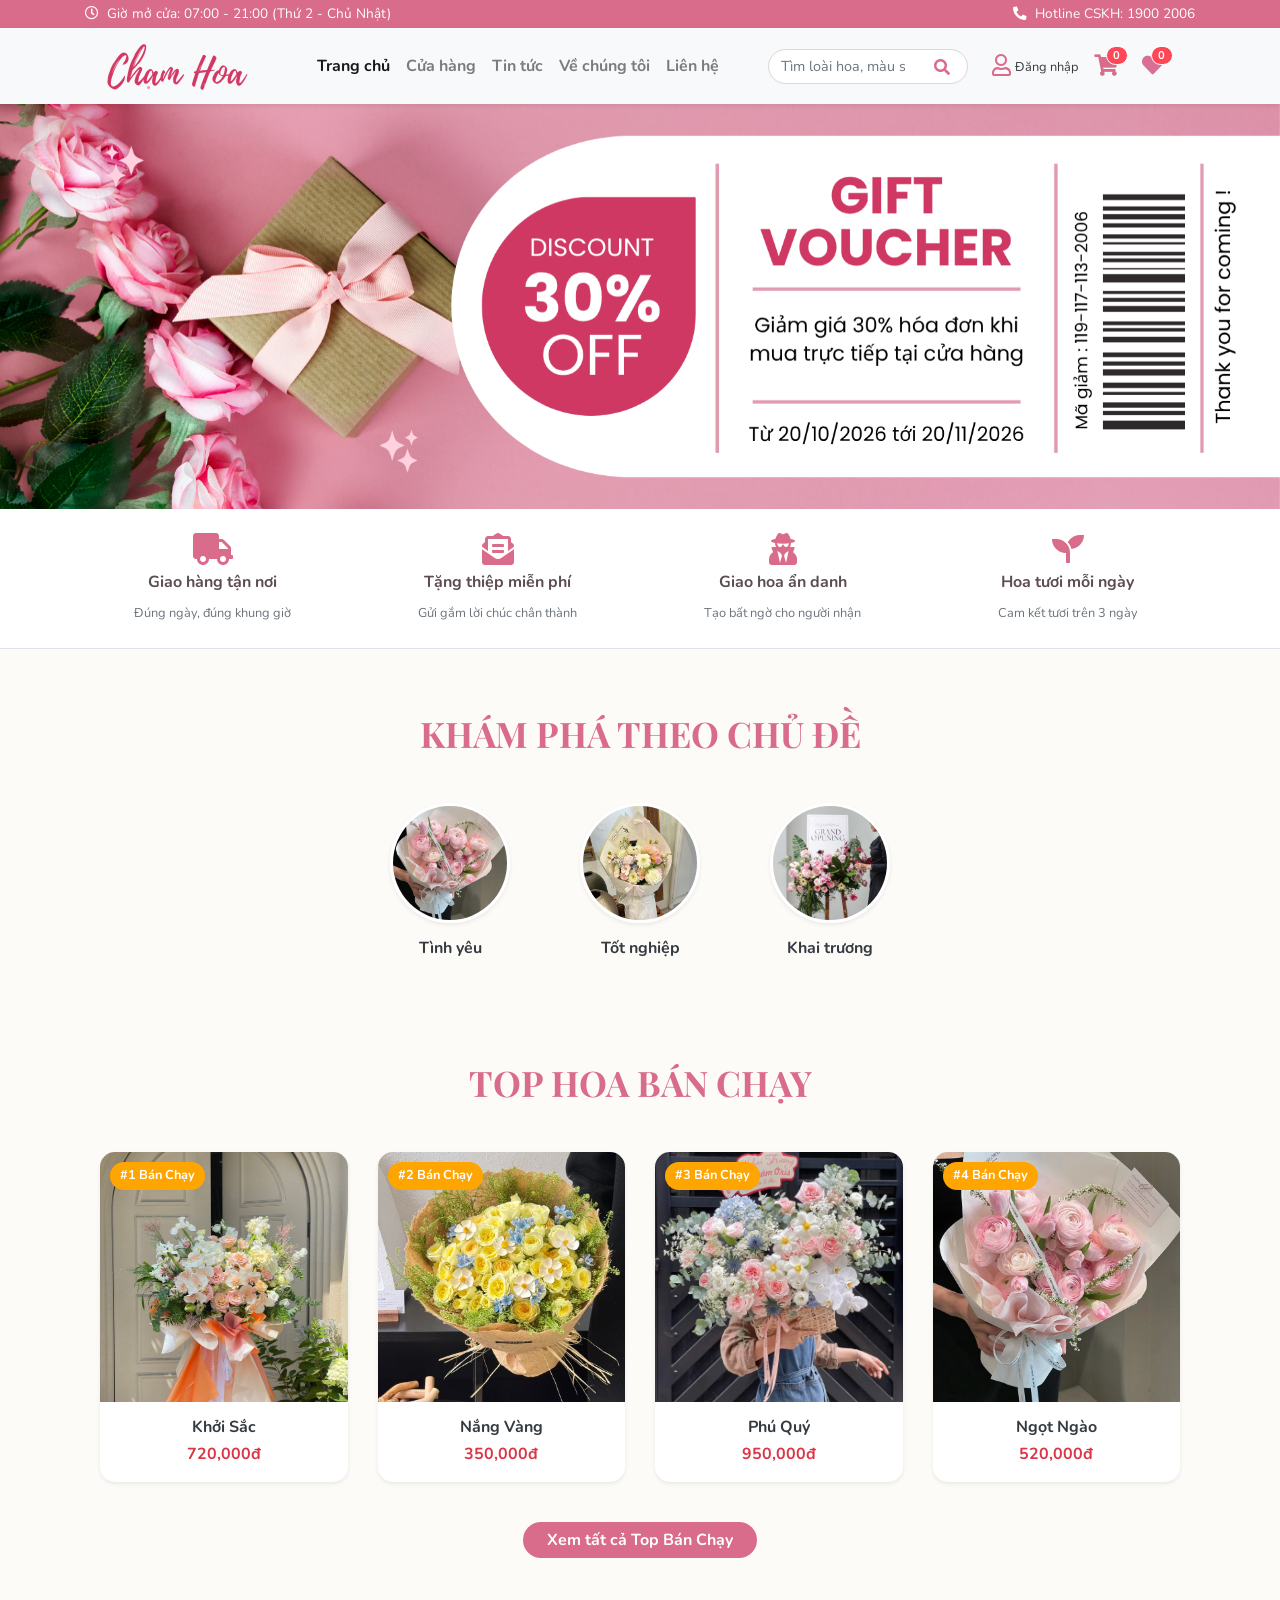
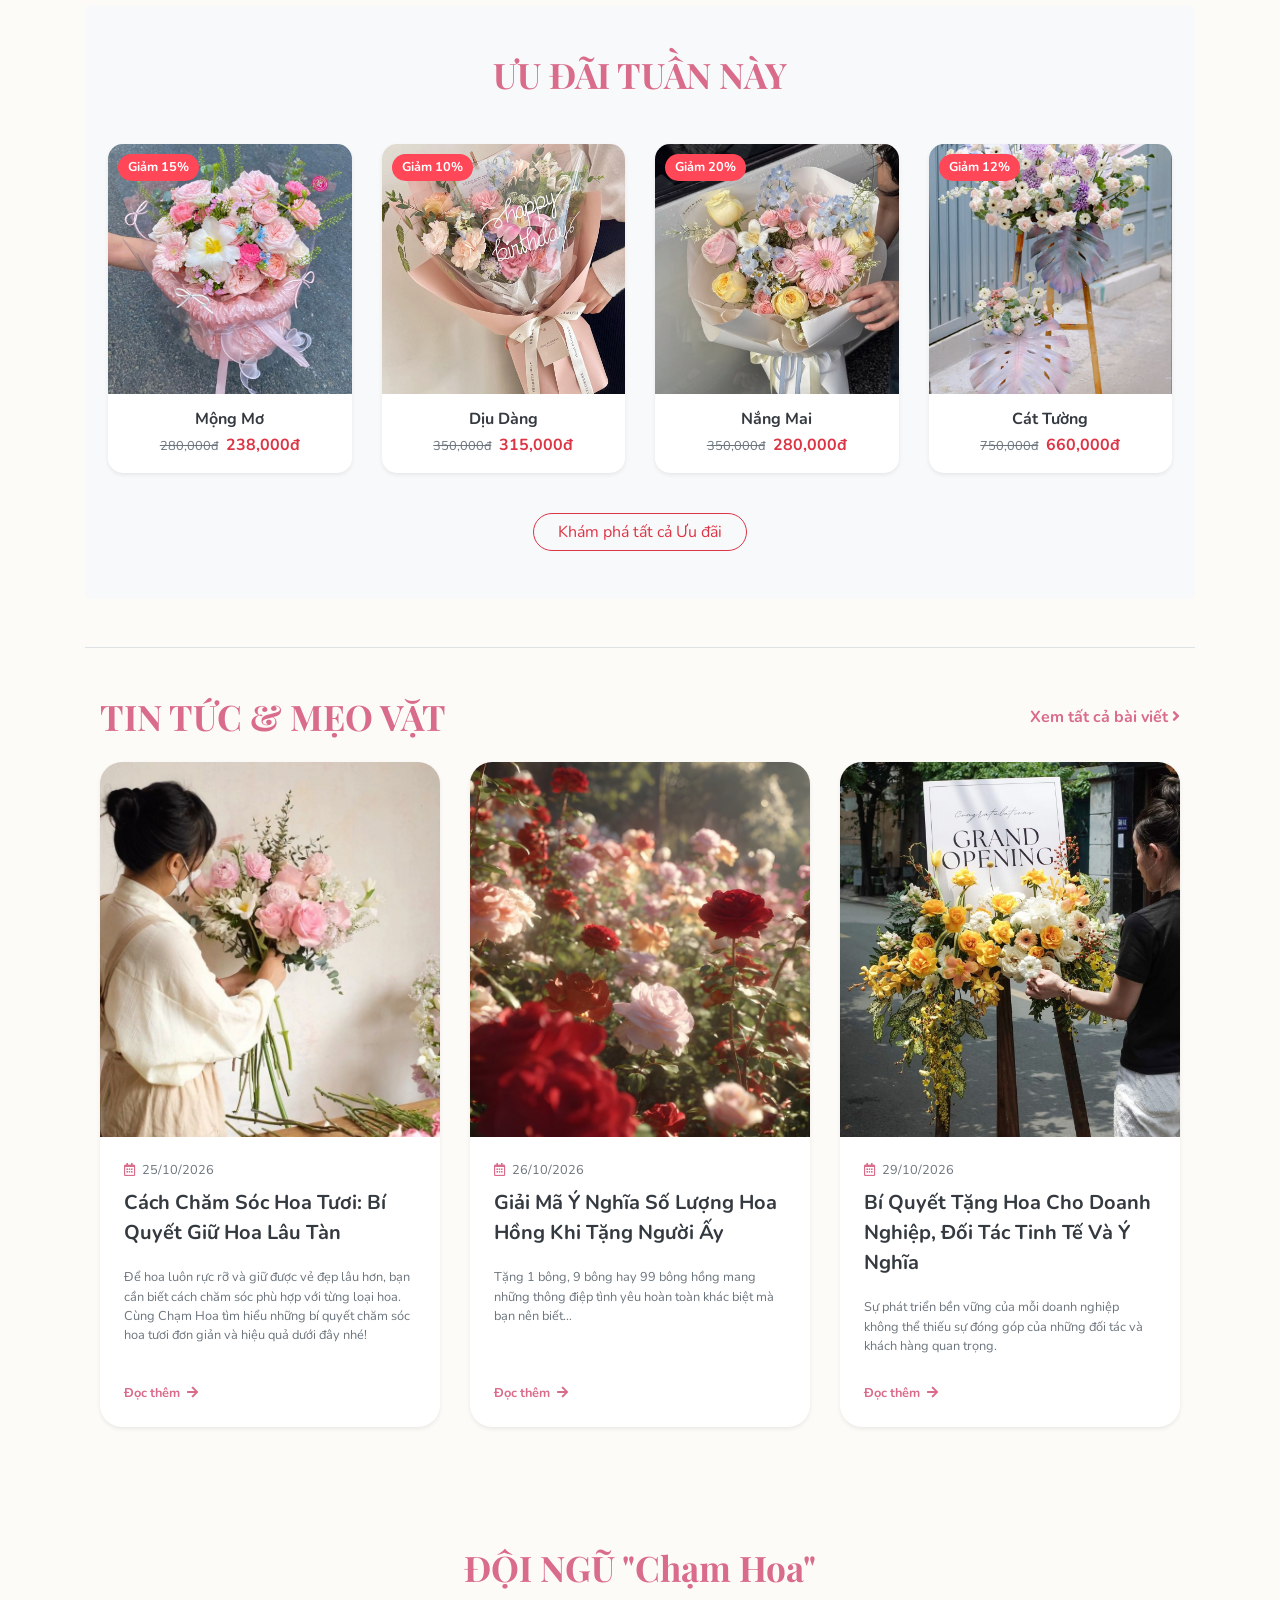
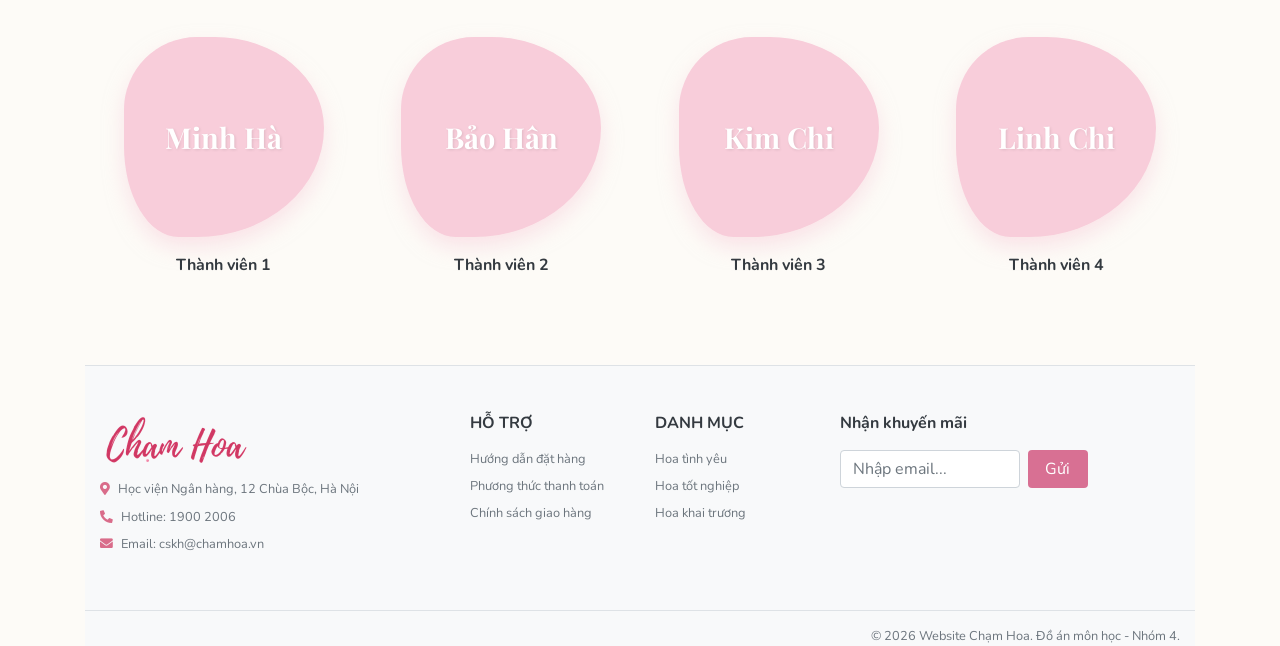
==== index.html @ 61489f43 "lien ket danh muc cua hang , popup" ====
<!DOCTYPE html>
<html lang="vi">
<head>
    <meta charset="UTF-8">
    <meta name="viewport" content="width=device-width, initial-scale=1.0">
    <title>Chạm Hoa - Mang cảm xúc gửi trao</title>
    
    <!-- Google Fonts -->
    <link rel="preconnect" href="https://fonts.googleapis.com">
    <link rel="preconnect" href="https://fonts.gstatic.com" crossorigin>
    <link href="https://fonts.googleapis.com/css2?family=Nunito:wght@400;600;700&family=Playfair+Display:ital,wght@0,600;0,700;1,600&display=swap" rel="stylesheet">
    
    <!-- Bootstrap 4 CSS -->
    <link rel="stylesheet" href="https://stackpath.bootstrapcdn.com/bootstrap/4.5.2/css/bootstrap.min.css">
    <!-- Font Awesome cho Icon -->
    <link rel="stylesheet" href="https://cdnjs.cloudflare.com/ajax/libs/font-awesome/5.15.1/css/all.min.css">
    <!-- File CSS riêng -->
    <link rel="stylesheet" href="main.css">
</head>
<body>

    <!-- Top Bar -->
    <div class="bg-dark-pink text-white py-1 d-none d-lg-block">
        <div class="container d-flex justify-content-between align-items-center" style="font-size: 0.85rem;">
            <div><i class="far fa-clock mr-1"></i> Giờ mở cửa: 07:00 - 21:00 (Thứ 2 - Chủ Nhật)</div>
            <div><i class="fas fa-phone-alt mr-1"></i> Hotline CSKH: 1900 2006</div>
        </div>
    </div>

    <!-- Header & Navigation -->
    <header class="bg-light shadow-sm sticky-top">
        <div class="container">
            <nav class="navbar navbar-expand-lg navbar-light py-2">
                <a class="navbar-brand" href="index.html">
                    <img src="images/logo 4.png" alt="Chạm Hoa" style="height: 50px; width: auto;">
                </a>

                <button class="navbar-toggler border-0" type="button" data-toggle="collapse" data-target="#navbarNav">
                    <span class="navbar-toggler-icon"></span>
                </button>

                <div class="collapse navbar-collapse" id="navbarNav">
                    <ul class="navbar-nav mx-auto">
                        <li class="nav-item active"><a class="nav-link font-weight-bold" href="index.html">Trang chủ</a></li>
                        <li class="nav-item"><a class="nav-link font-weight-bold" href="products.html" onclick="localStorage.setItem('nhoDanhMuc', 'all');">Cửa hàng</a></li>
                        <!-- Thêm mục Tin tức vào đây -->
                        <li class="nav-item"><a class="nav-link font-weight-bold" href="news.html">Tin tức</a></li>
                        <li class="nav-item"><a class="nav-link font-weight-bold" href="about.html">Về chúng tôi</a></li>
                        <li class="nav-item"><a class="nav-link font-weight-bold" href="contact.html">Liên hệ</a></li>
                    </ul>

                    <!-- Khối Tìm Kiếm, Đăng Nhập & Giỏ Hàng -->
                    <div class="d-flex align-items-center mt-3 mt-lg-0">
                        <form class="form-inline position-relative mr-4" action="products.html">
                            <input class="form-control rounded-pill search-input pr-5" type="search" id="search-input" placeholder="Tìm loài hoa, màu sắc..." style="width: 200px; font-size: 0.9rem;">
                            <button class="btn btn-link position-absolute text-pink" type="submit" style="right: 5px; top: 0;"><i class="fas fa-search"></i></button>
                        </form>
                        
                        <a href="#" class="text-dark text-decoration-none mr-3 font-weight-bold hover-pink" data-toggle="modal" data-target="#loginModal" title="Tài khoản">
                            <i class="far fa-user fa-lg text-pink mr-1"></i><span class="d-none d-xl-inline small">Đăng nhập</span>
                        </a>

                        <a href="cart.html" class="position-relative text-decoration-none hover-pink" title="Giỏ hàng">
                            <i class="fas fa-shopping-cart fa-lg text-pink"></i>
                            <span class="badge badge-pill position-absolute cart-badge">0</span>
                        </a>
                    </div>
                </div>
                <!-- ICON WISHLIST TRÊN HEADER -->
                <a href="yeu-thich.html" class="position-relative text-dark ml-4 mr-3 text-decoration-none" title="Danh sách hoa yêu thích">
                    <i class="fas fa-heart fa-lg header-heart" style="color: #d87093;"></i>
                    <span class="badge badge-pill position-absolute wishlist-badge header-wishlist-count">0</span>
                </a>
            </nav>
        </div>
    </header>

    <!-- ========================================== -->
    <!-- MỚI: BANNER SLIDER (TRƯỢT 2 ẢNH) -->
    <!-- ========================================== -->
    <section class="main-banner">
       

            <!-- Nơi chứa 2 bức ảnh -->
            <div class="carousel-inner">
                <!-- Banner 1 (Mặc định hiển thị đầu tiên) -->
                <div class="carousel-item active">
                    <a href="products.html">
                        <img src="images/banner 1.png" class="d-block w-100 img-fluid" alt="Khuyến mãi Chạm Hoa 1" style="max-height: 600px; object-fit: cover;">
                    </a>
                </div>
                <div class="popper.html "
></div>
    </section>

    <!-- Dải Cam Kết Dịch Vụ -->
    <section class="features-bar bg-white py-4 border-bottom">
        <div class="container">
            <div class="row text-center">
                <div class="col-6 col-md-3 mb-3 mb-md-0">
                    <i class="fas fa-truck fa-2x mb-2 text-pink"></i>
                    <h6 class="font-weight-bold">Giao hàng tận nơi</h6>
                    <small class="text-muted">Đúng ngày, đúng khung giờ</small>
                </div>
                <div class="col-6 col-md-3 mb-3 mb-md-0">
                    <i class="fas fa-envelope-open-text fa-2x mb-2 text-pink"></i>
                    <h6 class="font-weight-bold">Tặng thiệp miễn phí</h6>
                    <small class="text-muted">Gửi gắm lời chúc chân thành</small>
                </div>
                <div class="col-6 col-md-3">
                    <i class="fas fa-user-secret fa-2x mb-2 text-pink"></i>
                    <h6 class="font-weight-bold">Giao hoa ẩn danh</h6>
                    <small class="text-muted">Tạo bất ngờ cho người nhận</small>
                </div>
                <div class="col-6 col-md-3">
                    <i class="fas fa-seedling fa-2x mb-2 text-pink"></i>
                    <h6 class="font-weight-bold">Hoa tươi mỗi ngày</h6>
                    <small class="text-muted">Cam kết tươi trên 3 ngày</small>
                </div>
            </div>
        </div>
    </section>

    <!-- Danh Mục Nhanh -->
    <section class="container mt-5 pt-3">
        <h2 class="text-center section-title mb-5">KHÁM PHÁ THEO CHỦ ĐỀ</h2>
       <!-- KHÁM PHÁ THEO CHỦ ĐỀ (Trang chủ) -->
<div class="row text-center category-links">
    <div class="col-4 col-md-2 offset-md-3">
        <!-- Đã đổi URL và thêm onclick -->
        <a href="products.html" class="text-decoration-none" onclick="localStorage.setItem('nhoDanhMuc', 'tinh-yeu');">
            <img src="images/topic tinh yeu.png" class="rounded-circle img-fluid shadow-sm mb-2" alt="Tình Yêu">
            <h6 class="text-dark font-weight-bold mt-2">Tình yêu</h6>
        </a>
    </div>
    <div class="col-4 col-md-2">
        <a href="products.html" class="text-decoration-none" onclick="localStorage.setItem('nhoDanhMuc', 'tot-nghiep');">
            <img src="images/topic tot nghiep.jpg" class="rounded-circle img-fluid shadow-sm mb-2" alt="Tốt Nghiệp">
            <h6 class="text-dark font-weight-bold mt-2">Tốt nghiệp</h6>
        </a>
    </div>
    <div class="col-4 col-md-2">
        <a href="products.html" class="text-decoration-none" onclick="localStorage.setItem('nhoDanhMuc', 'khai-truong');">
            <img src="images/topic khai truong.jpg" class="rounded-circle img-fluid shadow-sm mb-2" alt="Khai Trương">
            <h6 class="text-dark font-weight-bold mt-2">Khai trương</h6>
        </a>
    </div>
</div>

    <!-- Mục Hoa Bán Chạy -->
    <section class="container mt-5 pt-5">
        <h2 class="text-center section-title mb-5">TOP HOA BÁN CHẠY</h2>
                <div class="row">
            <div class="col-6 col-md-3 mb-4">
                <div class="card product-card border-0 shadow-sm h-100">
                    <div class="badge-hot">#1 Bán Chạy</div>
                    <a href="chi-tiet-sp.html?id=khai-sac"><img src="images/khai truong 5.jpg" class="card-img-top" alt="Khởi Sắc"></a>
                    <div class="card-body text-center p-3">
                        <a href="chi-tiet-sp.html?id=khai-sac" class="text-decoration-none"><h6 class="card-title text-dark mb-1 font-weight-bold">Khởi Sắc</h6></a>
                        <p class="card-text text-danger font-weight-bold">720,000đ</p>
                    </div>
                </div>
            </div>
            <div class="col-6 col-md-3 mb-4">
                <div class="card product-card border-0 shadow-sm h-100">
                    <div class="badge-hot">#2 Bán Chạy</div>
                    <a href="chi-tiet-sp.html?id=nang-vang"><img src="images/tinh yeu 9.jpg" class="card-img-top" alt="Nắng Vàng"></a>
                    <div class="card-body text-center p-3">
                        <a href="chi-tiet-sp.html?id=nang-vang" class="text-decoration-none"><h6 class="card-title text-dark mb-1 font-weight-bold">Nắng Vàng</h6></a>
                        <p class="card-text text-danger font-weight-bold">350,000đ</p>
                    </div>
                </div>
            </div>
            <div class="col-6 col-md-3 mb-4 d-none d-md-block">
                <div class="card product-card border-0 shadow-sm h-100">
                    <div class="badge-hot">#3 Bán Chạy</div>
                    <a href="chi-tiet-sp.html?id=phu-quy"><img src="images/khai truong 1.jpg" class="card-img-top" alt="Phú Quý"></a>
                    <div class="card-body text-center p-3">
                        <a href="chi-tiet-sp.html?id=phu-quy" class="text-decoration-none"><h6 class="card-title text-dark mb-1 font-weight-bold">Phú Quý</h6></a>
                        <p class="card-text text-danger font-weight-bold">950,000đ</p>
                    </div>
                </div>
            </div>
            <div class="col-6 col-md-3 mb-4 d-none d-md-block">
                <div class="card product-card border-0 shadow-sm h-100">
                    <div class="badge-hot">#4 Bán Chạy</div>
                    <a href="chi-tiet-sp.html?id=ngot-ngao"><img src="images/topic tinh yeu.png" class="card-img-top" alt="Ngọt Ngào"></a>
                    <div class="card-body text-center p-3">
                        <a href="chi-tiet-sp.html?id=ngot-ngao" class="text-decoration-none"><h6 class="card-title text-dark mb-1 font-weight-bold">Ngọt Ngào</h6></a>
                        <p class="card-text text-danger font-weight-bold">520,000đ</p>
                    </div>
                </div>
            </div>
        </div>
        <div class="text-center mt-3">
           <a href="products.html" class="btn custom-btn rounded-pill px-4" onclick="localStorage.setItem('nhoDanhMuc', 'top-ban');">Xem tất cả Top Bán Chạy</a>
        </div>
    </section>

   <!-- Ưu Đãi Tuần Này -->
    <section class="container mt-5 py-5 bg-light rounded-lg">
        <h2 class="text-center section-title mb-5">ƯU ĐÃI TUẦN NÀY</h2>
        
                <div class="row px-2">
            <div class="col-6 col-md-3 mb-4">
                <div class="card product-card border-0 shadow-sm h-100">
                    <div class="badge-sale">Giảm 15%</div>
                    <a href="chi-tiet-sp.html?id=mong-mo"><img src="images/tinh yeu 2.png" class="card-img-top" alt="Mộng Mơ"></a>
                    <div class="card-body text-center p-3">
                        <a href="chi-tiet-sp.html?id=mong-mo" class="text-decoration-none"><h6 class="card-title text-dark mb-1 font-weight-bold">Mộng Mơ</h6></a>
                        <p class="card-text mb-0">
                            <del class="text-muted small">280,000đ</del>
                            <span class="text-danger font-weight-bold ml-1">238,000đ</span>
                        </p>
                    </div>
                </div>
            </div>
            <div class="col-6 col-md-3 mb-4">
                <div class="card product-card border-0 shadow-sm h-100">
                    <div class="badge-sale">Giảm 10%</div>
                    <a href="chi-tiet-sp.html?id=diu-dang"><img src="images/tinh yeu 3.png" class="card-img-top" alt="Dịu Dàng"></a>
                    <div class="card-body text-center p-3">
                        <a href="chi-tiet-sp.html?id=diu-dang" class="text-decoration-none"><h6 class="card-title text-dark mb-1 font-weight-bold">Dịu Dàng</h6></a>
                        <p class="card-text mb-0">
                            <del class="text-muted small">350,000đ</del>
                            <span class="text-danger font-weight-bold ml-1">315,000đ</span>
                        </p>
                    </div>
                </div>
            </div>
            <div class="col-6 col-md-3 mb-4">
                <div class="card product-card border-0 shadow-sm h-100">
                    <div class="badge-sale">Giảm 20%</div>
                    <a href="chi-tiet-sp.html?id=nang-mai"><img src="images/tinh yeu 6.jpg" class="card-img-top" alt="Nắng Mai"></a>
                    <div class="card-body text-center p-3">
                        <a href="chi-tiet-sp.html?id=nang-mai" class="text-decoration-none"><h6 class="card-title text-dark mb-1 font-weight-bold">Nắng Mai</h6></a>
                        <p class="card-text mb-0">
                            <del class="text-muted small">350,000đ</del>
                            <span class="text-danger font-weight-bold ml-1">280,000đ</span>
                        </p>
                    </div>
                </div>
            </div>
            <div class="col-6 col-md-3 mb-4">
                <div class="card product-card border-0 shadow-sm h-100">
                    <div class="badge-sale">Giảm 12%</div>
                    <a href="chi-tiet-sp.html?id=cat-tuong"><img src="images/khai truong 7.jpg" class="card-img-top" alt="Cát Tường"></a>
                    <div class="card-body text-center p-3">
                        <a href="chi-tiet-sp.html?id=cat-tuong" class="text-decoration-none"><h6 class="card-title text-dark mb-1 font-weight-bold">Cát Tường</h6></a>
                        <p class="card-text mb-0">
                            <del class="text-muted small">750,000đ</del>
                            <span class="text-danger font-weight-bold ml-1">660,000đ</span>
                        </p>
                    </div>
                </div>
            </div>
        </div>
        
        <div class="text-center mt-3">
            <a href="products.html" class="btn btn-outline-danger rounded-pill px-4" onclick="localStorage.setItem('nhoDanhMuc', 'khuyen-mai');">Khám phá tất cả Ưu đãi</a>
        </div>
    </section>
    <!-- ========================================== -->
    <!-- MỚI: MỤC TIN TỨC & BÀI VIẾT BỔ SUNG -->
    <!-- ========================================== -->
    <section class="container mt-5 pt-5 border-top">
        <div class="d-flex justify-content-between align-items-center mb-4">
            <h2 class="section-title mb-0">TIN TỨC & MẸO VẶT</h2>
            <a href="news.html" class="text-pink text-decoration-none font-weight-bold">Xem tất cả bài viết <i class="fas fa-angle-right"></i></a>
        </div>
        
        <div class="row">
           <!-- Bài viết 1: Chăm hoa -->
<div class="col-md-4 mb-4">
    <div class="card border-0 shadow-sm h-100 product-card news-card">
        <a href="news-detail.html">
            <img src="images\tin tuc cham hoa.jpg"
                 class="card-img-top"
                 alt="Bí quyết chăm sóc hoa tươi">
        </a>

        <div class="card-body p-4">
            <p class="text-muted small mb-2">
                <i class="far fa-calendar-alt mr-1 text-pink"></i>
                25/10/2026
            </p>

            <a href="news-detail.html"
               class="text-decoration-none">
                <h5 class="card-title text-dark font-weight-bold hover-pink">
                    Cách Chăm Sóc Hoa Tươi: Bí Quyết Giữ Hoa Lâu Tàn
                </h5>
            </a>

            <p class="card-text text-muted small mt-2">
                Để hoa luôn rực rỡ và giữ được vẻ đẹp lâu hơn,
            bạn cần biết cách chăm sóc phù hợp với từng loại hoa.
            Cùng Chạm Hoa tìm hiểu những bí quyết chăm sóc hoa tươi
            đơn giản và hiệu quả dưới đây nhé!
            </p>

            <a href="news-detail.html"
               class="text-pink font-weight-bold small text-decoration-none">
                Đọc thêm
                <i class="fas fa-arrow-right ml-1"></i>
            </a>
        </div>
    </div>
</div>
            
            <!-- Bài viết 2 -->
<div class="col-md-4 mb-4">
    <div class="card border-0 shadow-sm h-100 product-card news-card">
        <a href="news-02.html">
            <img src="images\tin tuc hoa hong.jpg"
                 class="card-img-top"
                 alt="Ý nghĩa các loài hoa">
        </a>

        <div class="card-body p-4">
            <p class="text-muted small mb-2">
                <i class="far fa-calendar-alt mr-1 text-pink"></i>
                26/10/2026
            </p>

            <a href="news-02.html"
               class="text-decoration-none">
                <h5 class="card-title text-dark font-weight-bold hover-pink">
                    Giải Mã Ý Nghĩa Số Lượng Hoa Hồng Khi Tặng Người Ấy
                </h5>
            </a>

            <p class="card-text text-muted small mt-2">
                Tặng 1 bông, 9 bông hay 99 bông hồng mang 
                những thông điệp tình yêu hoàn toàn khác biệt mà bạn nên biết...
            </p>

            <a href="news-02.html"
               class="text-pink font-weight-bold small text-decoration-none">
                Đọc thêm
                <i class="fas fa-arrow-right ml-1"></i>
            </a>
        </div>
    </div>
</div>

            <!-- Bài viết 3 -->
            <div class="col-md-4 mb-4">
    <div class="card border-0 shadow-sm h-100 product-card news-card">
        <a href="news-03.html">
            <img src="images\tin tuc doi tac.jpg"
                 class="card-img-top"
                 alt="Bí quyết chọn hoa tặng doanh nghiệp & đối tác">
        </a>

        <div class="card-body p-4">
            <p class="text-muted small mb-2">
                <i class="far fa-calendar-alt mr-1 text-pink"></i>
                29/10/2026
            </p>

            <a href="news-03.html"
               class="text-decoration-none">
                <h5 class="card-title text-dark font-weight-bold hover-pink">
                    Bí Quyết Tặng Hoa Cho Doanh Nghiệp, Đối Tác Tinh Tế Và Ý Nghĩa
                </h5>
            </a>

            <p class="card-text text-muted small mt-2">
                Sự phát triển bền vững của mỗi doanh nghiệp không thể
            thiếu sự đóng góp của những đối tác và khách hàng quan
            trọng.
            </p>

            <a href="news-03.html"
               class="text-pink font-weight-bold small text-decoration-none">
                Đọc thêm
                <i class="fas fa-arrow-right ml-1"></i>
            </a>
        </div>
    </div>
</div>
        </div>
    </section>

    
    <section class="container my-5 pt-5 text-center">
        <h2 class="section-title mb-5">ĐỘI NGŨ "Chạm Hoa"</h2>
        <div class="row justify-content-center">
            <div class="col-md-3 col-6 mb-4">
                <div class="petal-frame d-flex align-items-center justify-content-center mx-auto">
                    <h4 class="text-white mb-0 member-name">Minh Hà</h4>
                </div>
                <p class="mt-3 text-dark font-weight-bold">Thành viên 1</p>
            </div>
            <div class="col-md-3 col-6 mb-4">
                <div class="petal-frame d-flex align-items-center justify-content-center mx-auto" style="animation-delay: 0.2s;">
                    <h4 class="text-white mb-0 member-name">Bảo Hân</h4>
                </div>
                <p class="mt-3 text-dark font-weight-bold">Thành viên 2</p>
            </div>
            <div class="col-md-3 col-6 mb-4">
                <div class="petal-frame d-flex align-items-center justify-content-center mx-auto" style="animation-delay: 0.4s;">
                    <h4 class="text-white mb-0 member-name">Kim Chi</h4>
                </div>
                <p class="mt-3 text-dark font-weight-bold">Thành viên 3 </p>
            </div>
            <div class="col-md-3 col-6 mb-4">
                <div class="petal-frame d-flex align-items-center justify-content-center mx-auto" style="animation-delay: 0.6s;">
                    <h4 class="text-white mb-0 member-name">Linh Chi</h4>
                </div>
                <p class="mt-3 text-dark font-weight-bold">Thành viên 4</p>
            </div>
        </div>
    </section>

    
    <!-- Footer -->
    <footer class="bg-light pt-5 border-top mt-auto">
        <div class="container">
            <div class="row">
                <!-- Cột 1: Thông tin liên hệ -->
                <div class="col-lg-4 col-md-6 mb-4">
                    <a href="index.html" class="text-decoration-none">
                        <img src="images/logo 4.png" alt="Logo Chạm Hoa" class="mb-3" style="height: 50px;">
                    </a>
                    <p class="text-muted small mb-2"><i class="fas fa-map-marker-alt mr-2 text-pink"></i>Học viện Ngân hàng, 12 Chùa Bộc, Hà Nội</p>
                    <p class="text-muted small mb-2"><i class="fas fa-phone-alt mr-2 text-pink"></i>Hotline: 1900 2006</p>
                    <p class="text-muted small mb-2"><i class="fas fa-envelope mr-2 text-pink"></i>Email: cskh@chamhoa.vn</p>
                </div>
                
                <!-- Cột 2: Hỗ trợ khách hàng -->
                    <div class="col-lg-2 col-md-6 mb-4">
                    <h6 class="font-weight-bold mb-3 text-dark">HỖ TRỢ</h6>
                    <ul class="list-unstyled small">
                        <li class="mb-2"><a href="huong-dan-dat-hang.html" class="text-muted text-decoration-none hover-pink">Hướng dẫn đặt hàng</a></li>
                        <li class="mb-2"><a href="phuong-thuc-thanh-toan.html" class="text-muted text-decoration-none hover-pink">Phương thức thanh toán</a></li>
                        <li class="mb-2"><a href="chinh-sach-giao-hang.html" class="text-muted text-decoration-none hover-pink">Chính sách giao hàng</a></li>
                    </ul>
                </div>
                

                <!-- Cột 3: Danh mục -->
                <div class="col-lg-2 col-md-6 mb-4">
                    <h6 class="font-weight-bold mb-3 text-dark">DANH MỤC</h6>
                    <ul class="list-unstyled small">
                        <li class="mb-2"><a href="products.html" class="text-muted text-decoration-none hover-pink">Hoa tình yêu</a></li>
                        <li class="mb-2"><a href="products.html" class="text-muted text-decoration-none hover-pink">Hoa tốt nghiệp</a></li>
                        <li class="mb-2"><a href="products.html" class="text-muted text-decoration-none hover-pink">Hoa khai trương</a></li>
                    </ul>
                </div>

                <!-- Cột 4: Nhận khuyến mãi -->
                <div class="col-lg-3 col-md-6 mb-4">
                    <h6 class="font-weight-bold mb-3 text-dark">Nhận khuyến mãi</h6>
                    <form class="d-flex">
                        <input type="email" class="form-control mr-2" placeholder="Nhập email...">
                        <button type="submit" class="btn text-white" style="background-color: #d87093; min-width: 60px;">Gửi</button>
                    </form>
                </div>
            </div>
            
            <!-- Dòng Bản quyền -->
            <div class="row mt-4 pt-3 border-top">
                <div class="col-12 text-right">
                    <p class="small text-muted mb-0">© 2026 Website Chạm Hoa. Đồ án môn học - Nhóm 4.</p>
                </div>
            </div>
        </div>
    </footer>


    <div class="modal fade" id="loginModal" tabindex="-1" role="dialog">
        <div class="modal-dialog modal-dialog-centered" role="document">
            <div class="modal-content border-0 shadow">
                <div class="modal-header border-bottom-0 pb-0">
                    <h4 class="modal-title brand-text mx-auto">ĐĂNG NHẬP</h4>
                    <button type="button" class="close position-absolute" style="right: 15px;" data-dismiss="modal">&times;</button>
                </div>
                <div class="modal-body p-4">
                    <form>
                        <div class="form-group mb-3">
                            <label class="small font-weight-bold text-muted">Email</label>
                            <input type="email" class="form-control rounded-pill" placeholder="Nhập email của bạn..." required>
                        </div>
                        <div class="form-group mb-4">
                            <div class="d-flex justify-content-between">
                                <label class="small font-weight-bold text-muted">Mật khẩu</label>
                                <a href="#" class="small text-pink text-decoration-none">Quên mật khẩu?</a>
                            </div>
                            <input type="password" class="form-control rounded-pill" placeholder="Nhập mật khẩu..." required>
                        </div>
                        <button type="submit" class="btn btn-block custom-btn rounded-pill py-2">ĐĂNG NHẬP</button>
                        <p class="text-center mt-4 mb-0 small text-muted">
                            Chưa có tài khoản? 
                            <a href="#" class="text-pink font-weight-bold" data-dismiss="modal" data-toggle="modal" data-target="#registerModal">Đăng ký ngay</a>
                        </p>
                    </form>
                </div>
            </div>
        </div>
    </div>

  
    <div class="modal fade" id="registerModal" tabindex="-1" role="dialog">
        <div class="modal-dialog modal-dialog-centered" role="document">
            <div class="modal-content border-0 shadow">
                <div class="modal-header border-bottom-0 pb-0">
                    <h4 class="modal-title brand-text mx-auto">ĐĂNG KÝ</h4>
                    <button type="button" class="close position-absolute" style="right: 15px;" data-dismiss="modal">&times;</button>
                </div>
                <div class="modal-body p-4">
                    <form>
                        <div class="form-group mb-3">
                            <label class="small font-weight-bold text-muted">Họ và tên</label>
                            <input type="text" class="form-control rounded-pill" placeholder="Nhập họ và tên..." required>
                        </div>
                        <div class="form-group mb-3">
                            <label class="small font-weight-bold text-muted">Email</label>
                            <input type="email" class="form-control rounded-pill" placeholder="Nhập email của bạn..." required>
                        </div>
                        <div class="form-group mb-4">
                            <label class="small font-weight-bold text-muted">Mật khẩu</label>
                            <input type="password" class="form-control rounded-pill" placeholder="Tạo mật khẩu..." required>
                        </div>
                        <button type="submit" class="btn btn-block custom-btn rounded-pill py-2">Tạo Tài Khoản</button>
                        <p class="text-center mt-4 mb-0 small text-muted">
                            Đã có tài khoản? 
                            <a href="#" class="text-pink font-weight-bold" data-dismiss="modal" data-toggle="modal" data-target="#loginModal">Đăng nhập</a>
                        </p>
                    </form>
                </div>
            </div>
        </div>
    </div>

    <!-- ========================================== -->
    <!-- POP-UP KHUYẾN MÃI (TỰ ĐỘNG HIỆN) -->
    <!-- ========================================== -->
    <div class="modal fade" id="promoModal" tabindex="-1" role="dialog" aria-hidden="true">
        <div class="modal-dialog modal-dialog-centered" role="document">
            <div class="modal-content border-0 shadow-lg" style="border-radius: 15px; overflow: hidden;">
                <!-- Dấu X để tắt Pop-up -->
                <div class="modal-header border-0 pb-0 position-absolute" style="right: 0; z-index: 10;">
                    <button type="button" class="close text-white" data-dismiss="modal" aria-label="Close" style="text-shadow: 0 1px 3px rgba(0,0,0,0.5);">
                        <span aria-hidden="true" style="font-size: 1.8rem;">&times;</span>
                    </button>
                </div>
                
                <div class="modal-body p-0 text-center">
                    <!-- Ảnh bìa Pop-up (Dùng luôn ảnh banner có sẵn của bạn) -->
                    <img src="images/popopp.png" alt="Khuyến mãi" class="img-fluid" style="height: 180px; width: 100%; object-fit: cover;">
                    
                    <!-- Phần nội dung chữ và Form -->
                    <div class="p-4">
                        <h3 class="font-weight-bold mb-2" style="color: #d87093;">TẶNG BẠN VOUCHER 15%</h3>
                        <p class="text-muted small mb-4">Đăng ký nhận bản tin để nhận ngay mã giảm giá 15% cho đơn hàng đầu tiên tại Chạm Hoa!</p>
                        
                        <form onsubmit="event.preventDefault(); alert('Đăng ký thành công! Mã giảm giá đã được gửi vào email.'); $('#promoModal').modal('hide');">
                            <div class="form-group mb-3">
                                <input type="email" class="form-control rounded-pill text-center bg-light" placeholder="Nhập email của bạn..." required>
                            </div>
                            <button type="submit" class="btn btn-block custom-btn rounded-pill py-2 font-weight-bold">NHẬN ƯU ĐÃI NGAY</button>
                        </form>
                        
                        <!-- Nút từ chối -->
                        <p class="mt-3 mb-0">
                            <a href="#" class="text-muted small text-decoration-none" data-dismiss="modal">Không, cảm ơn. Tôi muốn mua nguyên giá.</a>
                        </p>
                    </div>
                </div>
            </div>
        </div>
    </div>
    <script src="https://code.jquery.com/jquery-3.5.1.min.js"></script>
    <script src="https://cdn.jsdelivr.net/npm/popper.js@1.16.1/dist/umd/popper.min.js"></script>
    <script src="https://stackpath.bootstrapcdn.com/bootstrap/4.5.2/js/bootstrap.min.js"></script>
    <script src="main.js"></script>
    <script src="cart.js"></script>
  
    <!--BỘ THU THẬP TỪ KHÓA VÀ CHUYỂN TRANG -->
    <script>
        $(document).ready(function() {
            // Hàm lấy từ khóa, lưu vào bộ nhớ và chuyển trang
            function thucHienTimKiem() {
                var keyword = $('#search-input').val().trim();
                if (keyword !== "") {
                    localStorage.setItem('nhoTuKhoa', keyword);
                    
                    // Nhớ đảm bảo tên file này khớp với tên trang cửa hàng của bạn
                    window.location.href = 'products.html'; 
                }
            }

            // Bắt sự kiện khi khách nhấn phím Enter
            $('#search-input').on('keypress', function(e) {
                if (e.which === 13) { 
                    e.preventDefault(); // Chặn hành vi load lại trang mặc định của form
                    thucHienTimKiem();
                }
            });

            // Bắt sự kiện khi khách click chuột vào nút kính lúp
            $('.fa-search').closest('button').click(function(e) {
                e.preventDefault();
                thucHienTimKiem();
            });
        });
        // ==========================================
        // TÌM KIẾM THÔNG MINH (THEO TÊN + MÀU + LOÀI HOA) 
        // ==========================================
        $('#search-input').on('keyup input change search', function() {
            var keyword = $(this).val().toLowerCase().trim();

            $('.product-item').each(function() {
                // Lấy tất cả thông tin của bó hoa để gộp thành 1 chuỗi dài
                var productName = $(this).text().toLowerCase();
                var productColor = $(this).attr('data-color') ? $(this).attr('data-color').toLowerCase() : "";
                var productSpecies = $(this).attr('data-loaihoa') ? $(this).attr('data-loaihoa').toLowerCase() : "";
                
                // Chuỗi tổng hợp chứa: Tên hiển thị + Nhãn Màu + Nhãn Loài Hoa
                var allText = productName + " " + productColor + " " + productSpecies;

                // Tách từ khóa khách gõ thành từng chữ (VD: "hồng vàng" -> ["hồng", "vàng"])
                var words = keyword.split(" ");
                var match = true;

                // Kiểm tra xem TẤT CẢ các chữ khách gõ có nằm trong chuỗi tổng hợp không
                for (var i = 0; i < words.length; i++) {
                    if (words[i] !== "" && allText.indexOf(words[i]) === -1) {
                        match = false; // Chỉ cần 1 chữ không khớp là loại luôn bó hoa này
                        break;
                    }
                }

                if (match) {
                    $(this).attr('style', 'display: block !important;');
                } else {
                    $(this).attr('style', 'display: none !important;');
                }
            });
        });
        // ==========================================
        // HIỂN THỊ SỐ LƯỢNG WISHLIST TRÊN HEADER (TRANG CHỦ)
        // ==========================================
    function dongBoWishlistTrangChu() {
        const ds = JSON.parse(localStorage.getItem('wishlistHoa')) || [];
        document.querySelectorAll('.header-wishlist-count').forEach(function(el) {
            el.innerText = ds.length;
        });
    }
    dongBoWishlistTrangChu();
    window.addEventListener('pageshow', dongBoWishlistTrangChu);
    </script>
</body>
</html>
---- main.css ----
:root {
    --cream-bg: #fdfbf7;
    --soft-pink: #f8cdda;
    --dark-pink: #d96c8a;
    --text-color: #5c4d51;
}

body { 
    background-color: var(--cream-bg); 
    color: var(--text-color); 
    font-family: 'Nunito', sans-serif; 
}

/* Các chuẩn Font và Tiêu đề */
.brand-text, .section-title, .banner-title, .member-name { 
    font-family: 'Playfair Display', serif; 
    font-weight: 700; 
}
.brand-text { font-size: 2rem; color: var(--dark-pink) !important; }
.section-title { color: var(--dark-pink); font-size: 2.2rem !important; }
.banner-title { color: var(--dark-pink); }
.member-name { font-size: 1.8rem; text-shadow: 1px 1px 3px rgba(0, 0, 0, 0.1); }

/* Các Class dùng chung */
.text-pink { color: var(--dark-pink) !important; }
.bg-dark-pink { background-color: var(--dark-pink) !important; color: white !important;}
.border-pink { border: 1px solid var(--soft-pink) !important; }

/* Header & Tìm Kiếm */
.search-input { 
    border: 1px solid #e0d5d7; 
    background-color: #fff; 
    transition: all 0.3s ease; 
}
.search-input:focus { 
    box-shadow: 0 0 0 0.2rem rgba(217, 108, 138, 0.25); 
    border-color: var(--dark-pink); 
    outline: none; 
}
.cart-badge { 
    top: -8px; 
    right: -10px; 
    font-size: 0.7rem; 
    background-color: #ff4757; 
    color: white; 
    border: 1px solid white; 
}
.fa-shopping-cart { transition: transform 0.2s ease; }
.fa-shopping-cart:hover { transform: scale(1.2); }
.wishlist-badge {
    top: -8px;
    right: -10px;
    font-size: 0.7rem;
    background-color: #ff4757;
    color: white;
    border: 1px solid white;
}
.header-heart {
    transition: transform 0.2s ease;
}
.header-heart:hover {
    transform: scale(1.2);
}
/* Nút bấm (Buttons) & Phân trang */
.custom-btn { 
    background-color: var(--dark-pink); 
    border: none; 
    font-weight: bold; 
    color: white; 
    transition: all 0.3s ease; 
}
.custom-btn:hover { 
    background-color: #b8506d; 
    transform: translateY(-2px); 
    box-shadow: 0 5px 15px rgba(217, 108, 138, 0.4); 
    color: white; 
}
.page-link { 
    border-radius: 50% !important; 
    margin: 0 5px; 
    width: 40px; 
    height: 40px; 
    display: flex; 
    align-items: center; 
    justify-content: center; 
}

/* Thẻ sản phẩm (Cards) & Banner */
.main-banner img { max-height: 600px; object-fit: cover; }
.product-card { transition: transform 0.3s ease; border-radius: 15px; overflow: hidden; position: relative; }
.product-card:hover { transform: translateY(-10px); }
.product-card img { height: 250px; object-fit: cover; }

.category-links img { transition: transform 0.3s ease; border: 3px solid white; width: 120px; height: 120px; object-fit: cover; }
.category-links img:hover { transform: scale(1.1); border-color: var(--soft-pink); }

/* Nhãn dán sản phẩm */
.badge-sale, .badge-hot { 
    position: absolute; 
    top: 10px; 
    left: 10px; 
    padding: 4px 10px; 
    border-radius: 20px; 
    color: white; 
    font-size: 0.8rem; 
    font-weight: bold; 
    z-index: 2; 
}
.badge-sale { background-color: #ff4757; }
.badge-hot { background-color: #ffa502; }

/* Hiệu ứng cánh hoa phần "Về chúng tôi" */
.petal-frame { 
    width: 200px; 
    height: 200px; 
    background-color: var(--soft-pink); 
    border-radius: 40% 60% 70% 30% / 40% 50% 60% 50%; 
    transition: all 0.6s ease-in-out; 
    box-shadow: 0 10px 20px rgba(248, 205, 218, 0.5); 
}
.petal-frame:hover { 
    border-radius: 60% 40% 30% 70% / 60% 30% 70% 40%; 
    background-color: var(--dark-pink); 
    transform: scale(1.1) rotate(5deg); 
    box-shadow: 0 15px 25px rgba(217, 108, 138, 0.6); 
}

/* Footer Hover */
.hover-pink { transition: all 0.2s ease; }
.hover-pink:hover { color: var(--dark-pink) !important; text-decoration: none; padding-left: 5px; }

/* =====================================
   TRANG DANH SÁCH TIN TỨC
===================================== */

.news-page {
    min-height: 60vh;
}

.news-card {
    border-radius: 15px;
    overflow: hidden;
    background-color: #fff;
}

.news-card img {
    width: 100%;
    height: 240px;
    object-fit: cover;
    transition: transform 0.4s ease;
}

.news-card:hover img {
    transform: scale(1.04);
}

.news-card .card-title {
    line-height: 1.5;
}

.news-card .card-body {
    display: flex;
    flex-direction: column;
    align-items: flex-start;
}

.news-card .card-body > a:last-child {
    margin-top: auto;
    padding-top: 12px;
}


/* =====================================
   TRANG ĐỌC CHI TIẾT BÀI VIẾT
===================================== */

.article-page {
    max-width: 1140px;
}

.article-page .breadcrumb-item a {
    color: var(--dark-pink);
    text-decoration: none;
}

.article-page .breadcrumb-item.active {
    color: #817176;
}

.article-header {
    max-width: 850px;
    margin-left: auto;
    margin-right: auto;
}

.article-category {
    display: inline-block;
    padding: 7px 16px;
    border-radius: 30px;
    background-color: var(--soft-pink);
    color: #8f3e59;
    font-size: 0.8rem;
    font-weight: 700;
    letter-spacing: 1px;
}

.article-title {
    font-family: 'Playfair Display', serif;
    font-size: 2.5rem;
    line-height: 1.4;
    font-weight: 700;
    color: var(--dark-pink);
}

.article-cover {
    overflow: hidden;
    border-radius: 16px;
}

.article-cover img {
    max-height: 520px;
    object-fit: cover;
    border-radius: 16px;
}

.article-cover figcaption {
    font-style: italic;
}

.article-content {
    font-size: 1.05rem;
    line-height: 1.95;
    color: var(--text-color);
    overflow-wrap: break-word;
}

.article-content p {
    margin-bottom: 1.25rem;
}

.article-content h2 {
    font-family: 'Playfair Display', serif;
    color: var(--dark-pink);
    font-size: 1.7rem;
    line-height: 1.5;
    margin-top: 2.5rem;
    margin-bottom: 1rem;
}

.article-content h3 {
    font-family: 'Playfair Display', serif;
    color: #8f5365;
    font-size: 1.3rem;
    margin-top: 1.5rem;
    margin-bottom: 0.8rem;
}

.article-content ul {
    padding-left: 1.5rem;
    margin-bottom: 1.5rem;
}

.article-content li {
    margin-bottom: 0.6rem;
}

.article-content a {
    color: var(--dark-pink);
    font-weight: 700;
}

.article-content a:hover {
    color: #b8506d;
    text-decoration: underline;
}

.article-intro {
    font-size: 1.12rem;
    font-weight: 600;
}

.article-bottom {
    padding-bottom: 1rem;
}


/* =====================================
   RESPONSIVE: ĐIỆN THOẠI
===================================== */

@media (max-width: 767.98px) {
    .section-title {
        font-size: 1.7rem !important;
    }

    .article-title {
        font-size: 1.8rem;
    }

    .article-content {
        font-size: 1rem;
        line-height: 1.85;
    }

    .article-content h2 {
        font-size: 1.45rem;
        margin-top: 2rem;
    }

    .article-content h3 {
        font-size: 1.2rem;
    }

    .article-cover img {
        max-height: 350px;
    }

    .news-card img {
        height: 200px;
    }
}


.news-card {
    height: 100%;
    background-color: #fff;
    border-radius: 22px;
    overflow: hidden;
    box-shadow: 0 3px 8px rgba(0, 0, 0, 0.08);
    transition: all 0.3s ease;
}

.news-card:hover {
    transform: translateY(-8px);
    box-shadow: 0 12px 25px rgba(0, 0, 0, 0.13);
}

.news-card img {
    width: 100%;
    height: 375px;
    object-fit: cover;
    display: block;
}

.news-card .card-body {
    padding: 30px 36px;
}

.news-card h5 {
    font-weight: 700;
    line-height: 1.35;
}

.news-card a {
    text-decoration: none;
}
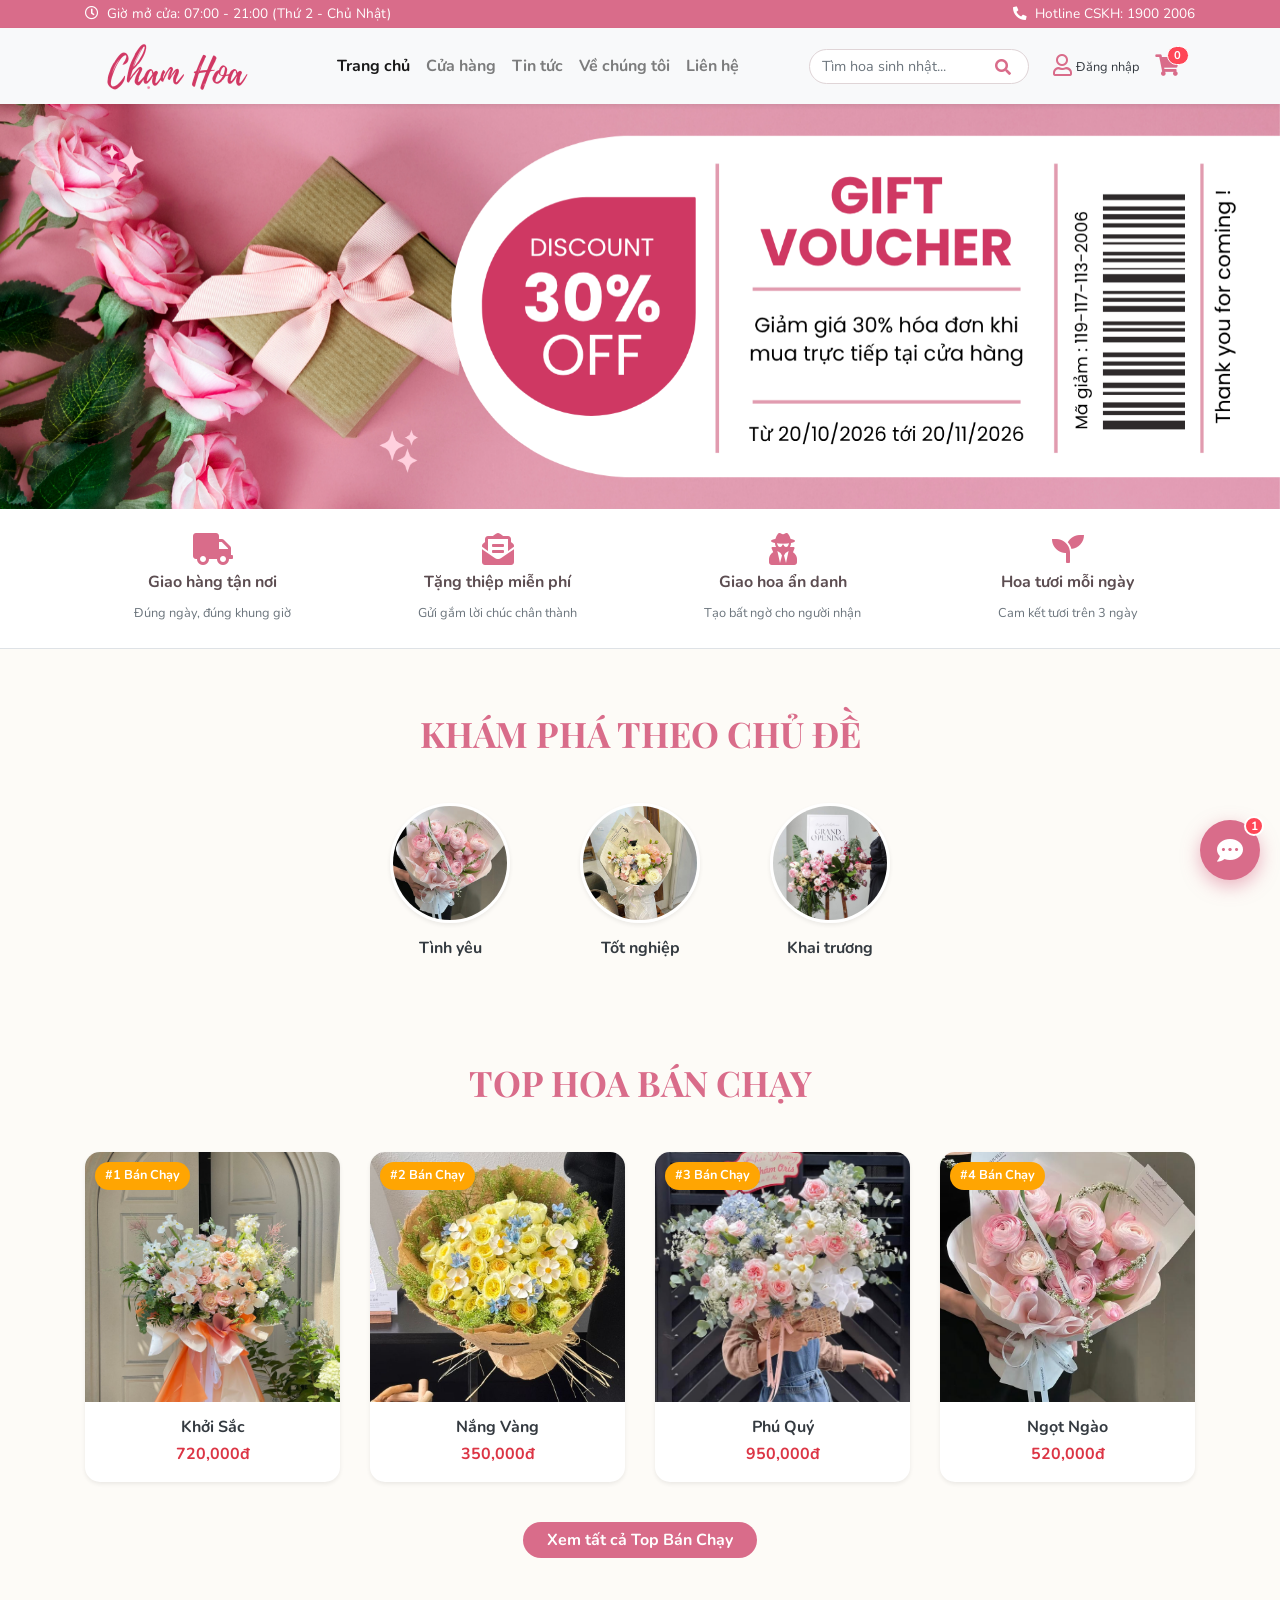
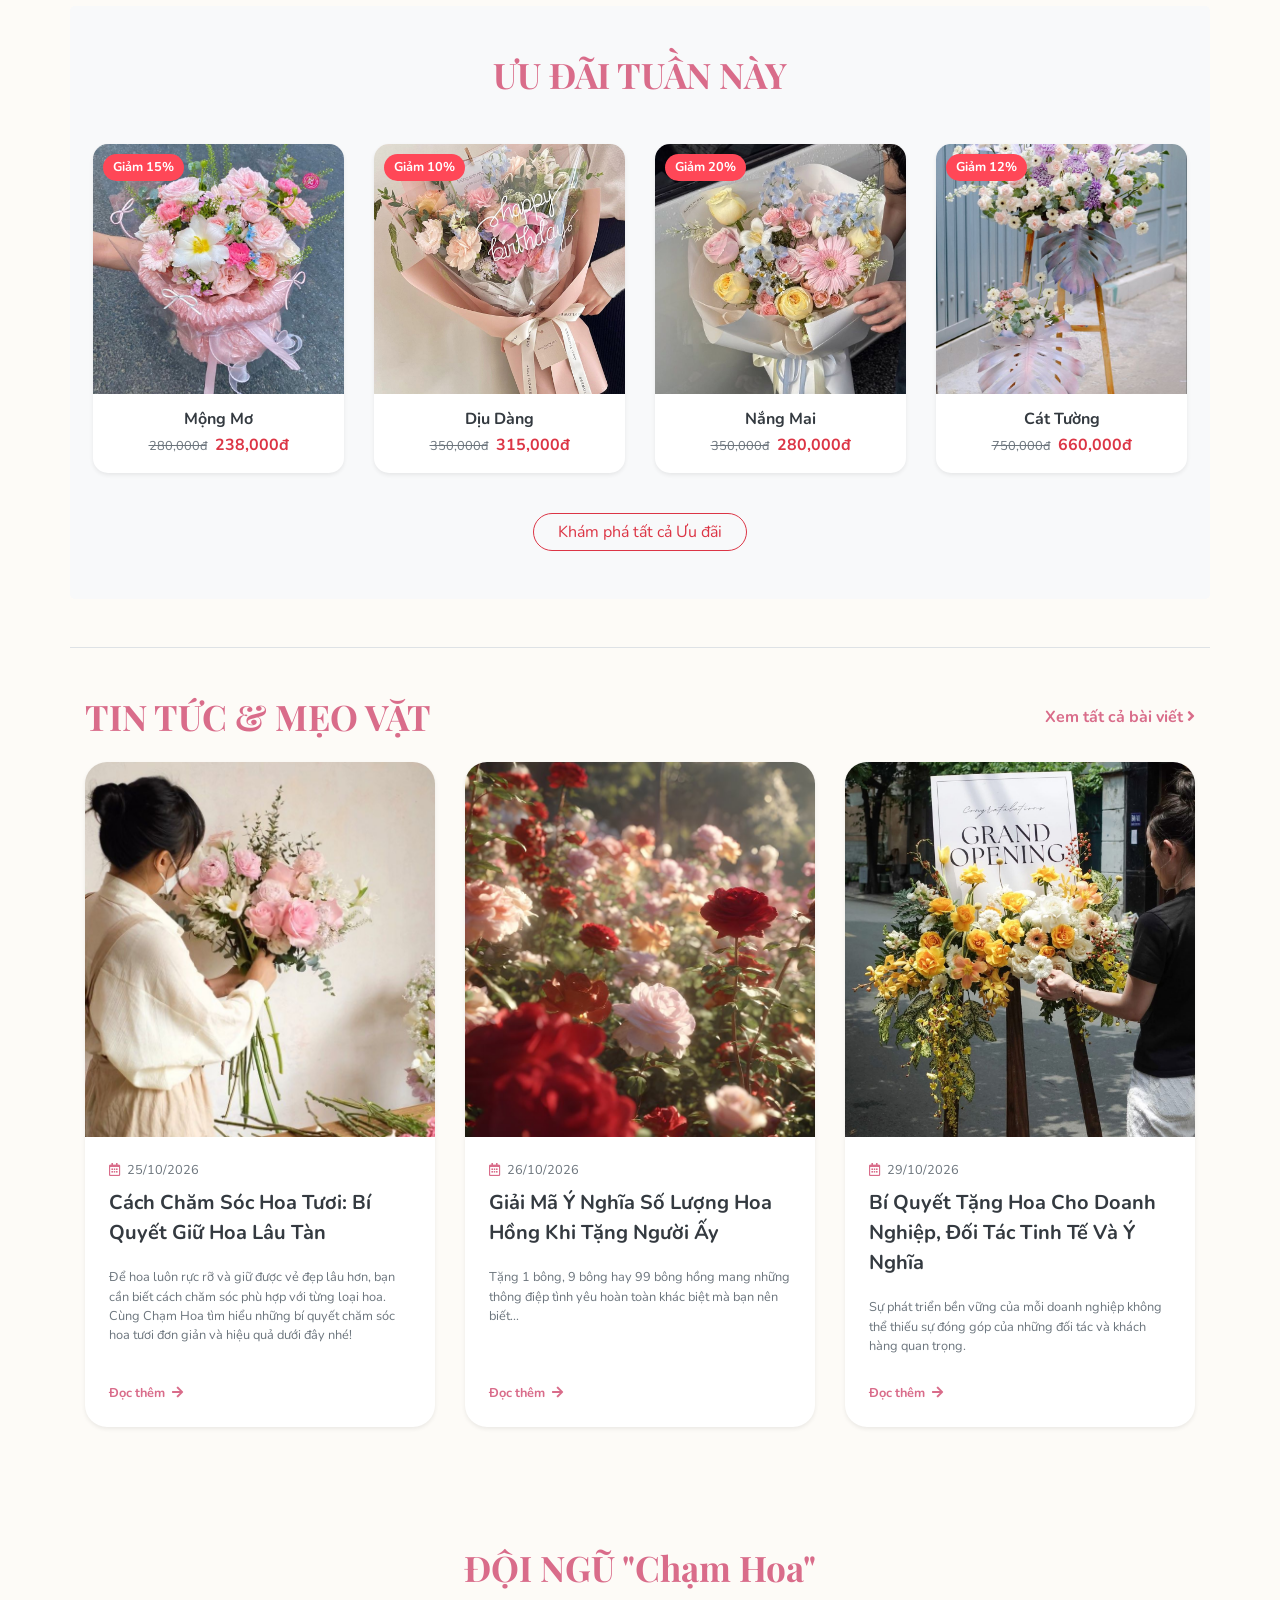
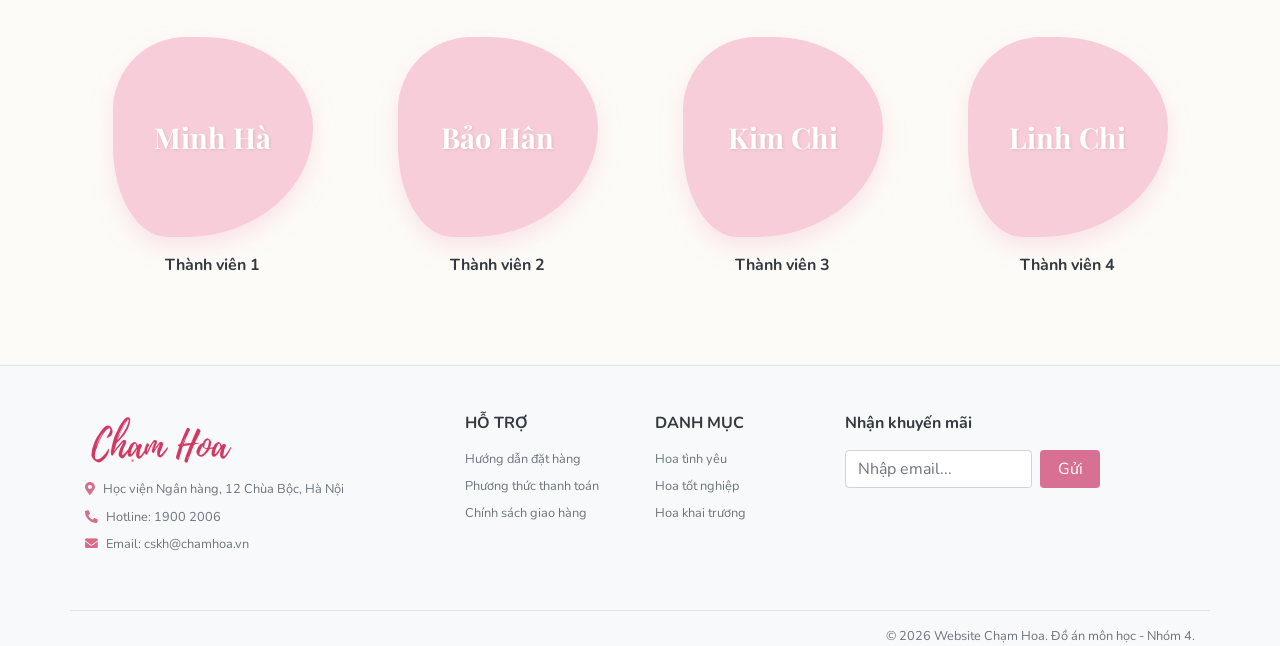
==== commit 5e38234f: "chat" ====
--- a/index.html
+++ b/index.html
@@ -42,7 +42,7 @@
                 <div class="collapse navbar-collapse" id="navbarNav">
                     <ul class="navbar-nav mx-auto">
                         <li class="nav-item active"><a class="nav-link font-weight-bold" href="index.html">Trang chủ</a></li>
-                        <li class="nav-item"><a class="nav-link font-weight-bold" href="products.html" onclick="localStorage.setItem('nhoDanhMuc', 'all');">Cửa hàng</a></li>
+                        <li class="nav-item"><a class="nav-link font-weight-bold" href="products.html">Cửa hàng</a></li>
                         <!-- Thêm mục Tin tức vào đây -->
                         <li class="nav-item"><a class="nav-link font-weight-bold" href="news.html">Tin tức</a></li>
                         <li class="nav-item"><a class="nav-link font-weight-bold" href="about.html">Về chúng tôi</a></li>
@@ -52,7 +52,7 @@
                     <!-- Khối Tìm Kiếm, Đăng Nhập & Giỏ Hàng -->
                     <div class="d-flex align-items-center mt-3 mt-lg-0">
                         <form class="form-inline position-relative mr-4" action="products.html">
-                            <input class="form-control rounded-pill search-input pr-5" type="search" id="search-input" placeholder="Tìm loài hoa, màu sắc..." style="width: 200px; font-size: 0.9rem;">
+                            <input class="form-control rounded-pill search-input pr-5" type="search" placeholder="Tìm hoa sinh nhật..." style="width: 220px; font-size: 0.9rem;">
                             <button class="btn btn-link position-absolute text-pink" type="submit" style="right: 5px; top: 0;"><i class="fas fa-search"></i></button>
                         </form>
                         
@@ -66,11 +66,6 @@
                         </a>
                     </div>
                 </div>
-                <!-- ICON WISHLIST TRÊN HEADER -->
-                <a href="yeu-thich.html" class="position-relative text-dark ml-4 mr-3 text-decoration-none" title="Danh sách hoa yêu thích">
-                    <i class="fas fa-heart fa-lg header-heart" style="color: #d87093;"></i>
-                    <span class="badge badge-pill position-absolute wishlist-badge header-wishlist-count">0</span>
-                </a>
             </nav>
         </div>
     </header>
@@ -124,28 +119,27 @@
     <!-- Danh Mục Nhanh -->
     <section class="container mt-5 pt-3">
         <h2 class="text-center section-title mb-5">KHÁM PHÁ THEO CHỦ ĐỀ</h2>
-       <!-- KHÁM PHÁ THEO CHỦ ĐỀ (Trang chủ) -->
-<div class="row text-center category-links">
-    <div class="col-4 col-md-2 offset-md-3">
-        <!-- Đã đổi URL và thêm onclick -->
-        <a href="products.html" class="text-decoration-none" onclick="localStorage.setItem('nhoDanhMuc', 'tinh-yeu');">
-            <img src="images/topic tinh yeu.png" class="rounded-circle img-fluid shadow-sm mb-2" alt="Tình Yêu">
-            <h6 class="text-dark font-weight-bold mt-2">Tình yêu</h6>
-        </a>
-    </div>
-    <div class="col-4 col-md-2">
-        <a href="products.html" class="text-decoration-none" onclick="localStorage.setItem('nhoDanhMuc', 'tot-nghiep');">
-            <img src="images/topic tot nghiep.jpg" class="rounded-circle img-fluid shadow-sm mb-2" alt="Tốt Nghiệp">
-            <h6 class="text-dark font-weight-bold mt-2">Tốt nghiệp</h6>
-        </a>
-    </div>
-    <div class="col-4 col-md-2">
-        <a href="products.html" class="text-decoration-none" onclick="localStorage.setItem('nhoDanhMuc', 'khai-truong');">
-            <img src="images/topic khai truong.jpg" class="rounded-circle img-fluid shadow-sm mb-2" alt="Khai Trương">
-            <h6 class="text-dark font-weight-bold mt-2">Khai trương</h6>
-        </a>
-    </div>
-</div>
+        <div class="row text-center category-links">
+            <div class="col-4 col-md-2 offset-md-3">
+                <a href="products.html?cat=love" class="text-decoration-none">
+                    <img src="images/topic tinh yeu.png" class="rounded-circle img-fluid shadow-sm mb-2" alt="Tình Yêu">
+                    <h6 class="text-dark font-weight-bold mt-2">Tình yêu</h6>
+                </a>
+            </div>
+            <div class="col-4 col-md-2">
+                <a href="products.html?cat=birthday" class="text-decoration-none">
+                    <img src="images/topic tot nghiep.jpg" class="rounded-circle img-fluid shadow-sm mb-2" alt="Tốt Nghiệp">
+                    <h6 class="text-dark font-weight-bold mt-2">Tốt nghiệp</h6>
+                </a>
+            </div>
+            <div class="col-4 col-md-2">
+                <a href="products.html?cat=grandopening" class="text-decoration-none">
+                    <img src="images/topic khai truong.jpg" class="rounded-circle img-fluid shadow-sm mb-2" alt="Khai Trương">
+                    <h6 class="text-dark font-weight-bold mt-2">Khai trương</h6>
+                </a>
+            </div>
+        </div>
+    </section>
 
     <!-- Mục Hoa Bán Chạy -->
     <section class="container mt-5 pt-5">
@@ -193,7 +187,7 @@
             </div>
         </div>
         <div class="text-center mt-3">
-           <a href="products.html" class="btn custom-btn rounded-pill px-4" onclick="localStorage.setItem('nhoDanhMuc', 'top-ban');">Xem tất cả Top Bán Chạy</a>
+            <a href="products.html" class="btn custom-btn rounded-pill px-4">Xem tất cả Top Bán Chạy</a>
         </div>
     </section>
 
@@ -257,7 +251,7 @@
         </div>
         
         <div class="text-center mt-3">
-            <a href="products.html" class="btn btn-outline-danger rounded-pill px-4" onclick="localStorage.setItem('nhoDanhMuc', 'khuyen-mai');">Khám phá tất cả Ưu đãi</a>
+            <a href="products.html" class="btn btn-outline-danger rounded-pill px-4">Khám phá tất cả Ưu đãi</a>
         </div>
     </section>
     <!-- ========================================== -->
@@ -534,123 +528,11 @@
         </div>
     </div>
 
-    <!-- ========================================== -->
-    <!-- POP-UP KHUYẾN MÃI (TỰ ĐỘNG HIỆN) -->
-    <!-- ========================================== -->
-    <div class="modal fade" id="promoModal" tabindex="-1" role="dialog" aria-hidden="true">
-        <div class="modal-dialog modal-dialog-centered" role="document">
-            <div class="modal-content border-0 shadow-lg" style="border-radius: 15px; overflow: hidden;">
-                <!-- Dấu X để tắt Pop-up -->
-                <div class="modal-header border-0 pb-0 position-absolute" style="right: 0; z-index: 10;">
-                    <button type="button" class="close text-white" data-dismiss="modal" aria-label="Close" style="text-shadow: 0 1px 3px rgba(0,0,0,0.5);">
-                        <span aria-hidden="true" style="font-size: 1.8rem;">&times;</span>
-                    </button>
-                </div>
-                
-                <div class="modal-body p-0 text-center">
-                    <!-- Ảnh bìa Pop-up (Dùng luôn ảnh banner có sẵn của bạn) -->
-                    <img src="images/popopp.png" alt="Khuyến mãi" class="img-fluid" style="height: 180px; width: 100%; object-fit: cover;">
-                    
-                    <!-- Phần nội dung chữ và Form -->
-                    <div class="p-4">
-                        <h3 class="font-weight-bold mb-2" style="color: #d87093;">TẶNG BẠN VOUCHER 15%</h3>
-                        <p class="text-muted small mb-4">Đăng ký nhận bản tin để nhận ngay mã giảm giá 15% cho đơn hàng đầu tiên tại Chạm Hoa!</p>
-                        
-                        <form onsubmit="event.preventDefault(); alert('Đăng ký thành công! Mã giảm giá đã được gửi vào email.'); $('#promoModal').modal('hide');">
-                            <div class="form-group mb-3">
-                                <input type="email" class="form-control rounded-pill text-center bg-light" placeholder="Nhập email của bạn..." required>
-                            </div>
-                            <button type="submit" class="btn btn-block custom-btn rounded-pill py-2 font-weight-bold">NHẬN ƯU ĐÃI NGAY</button>
-                        </form>
-                        
-                        <!-- Nút từ chối -->
-                        <p class="mt-3 mb-0">
-                            <a href="#" class="text-muted small text-decoration-none" data-dismiss="modal">Không, cảm ơn. Tôi muốn mua nguyên giá.</a>
-                        </p>
-                    </div>
-                </div>
-            </div>
-        </div>
-    </div>
     <script src="https://code.jquery.com/jquery-3.5.1.min.js"></script>
     <script src="https://cdn.jsdelivr.net/npm/popper.js@1.16.1/dist/umd/popper.min.js"></script>
     <script src="https://stackpath.bootstrapcdn.com/bootstrap/4.5.2/js/bootstrap.min.js"></script>
     <script src="main.js"></script>
     <script src="cart.js"></script>
-  
-    <!--BỘ THU THẬP TỪ KHÓA VÀ CHUYỂN TRANG -->
-    <script>
-        $(document).ready(function() {
-            // Hàm lấy từ khóa, lưu vào bộ nhớ và chuyển trang
-            function thucHienTimKiem() {
-                var keyword = $('#search-input').val().trim();
-                if (keyword !== "") {
-                    localStorage.setItem('nhoTuKhoa', keyword);
-                    
-                    // Nhớ đảm bảo tên file này khớp với tên trang cửa hàng của bạn
-                    window.location.href = 'products.html'; 
-                }
-            }
-
-            // Bắt sự kiện khi khách nhấn phím Enter
-            $('#search-input').on('keypress', function(e) {
-                if (e.which === 13) { 
-                    e.preventDefault(); // Chặn hành vi load lại trang mặc định của form
-                    thucHienTimKiem();
-                }
-            });
-
-            // Bắt sự kiện khi khách click chuột vào nút kính lúp
-            $('.fa-search').closest('button').click(function(e) {
-                e.preventDefault();
-                thucHienTimKiem();
-            });
-        });
-        // ==========================================
-        // TÌM KIẾM THÔNG MINH (THEO TÊN + MÀU + LOÀI HOA) 
-        // ==========================================
-        $('#search-input').on('keyup input change search', function() {
-            var keyword = $(this).val().toLowerCase().trim();
-
-            $('.product-item').each(function() {
-                // Lấy tất cả thông tin của bó hoa để gộp thành 1 chuỗi dài
-                var productName = $(this).text().toLowerCase();
-                var productColor = $(this).attr('data-color') ? $(this).attr('data-color').toLowerCase() : "";
-                var productSpecies = $(this).attr('data-loaihoa') ? $(this).attr('data-loaihoa').toLowerCase() : "";
-                
-                // Chuỗi tổng hợp chứa: Tên hiển thị + Nhãn Màu + Nhãn Loài Hoa
-                var allText = productName + " " + productColor + " " + productSpecies;
-
-                // Tách từ khóa khách gõ thành từng chữ (VD: "hồng vàng" -> ["hồng", "vàng"])
-                var words = keyword.split(" ");
-                var match = true;
-
-                // Kiểm tra xem TẤT CẢ các chữ khách gõ có nằm trong chuỗi tổng hợp không
-                for (var i = 0; i < words.length; i++) {
-                    if (words[i] !== "" && allText.indexOf(words[i]) === -1) {
-                        match = false; // Chỉ cần 1 chữ không khớp là loại luôn bó hoa này
-                        break;
-                    }
-                }
-
-                if (match) {
-                    $(this).attr('style', 'display: block !important;');
-                } else {
-                    $(this).attr('style', 'display: none !important;');
-                }
-            });
-        });
-        // ==========================================
-        // HIỂN THỊ SỐ LƯỢNG WISHLIST TRÊN HEADER (TRANG CHỦ)
-        // ==========================================
-    function dongBoWishlistTrangChu() {
-        const ds = JSON.parse(localStorage.getItem('wishlistHoa')) || [];
-        document.querySelectorAll('.header-wishlist-count').forEach(function(el) {
-            el.innerText = ds.length;
-        });
-    }
-    dongBoWishlistTrangChu();
-    window.addEventListener('pageshow', dongBoWishlistTrangChu);
-    </script>
+    <script src="chat.js"></script>
 </body>
 </html>
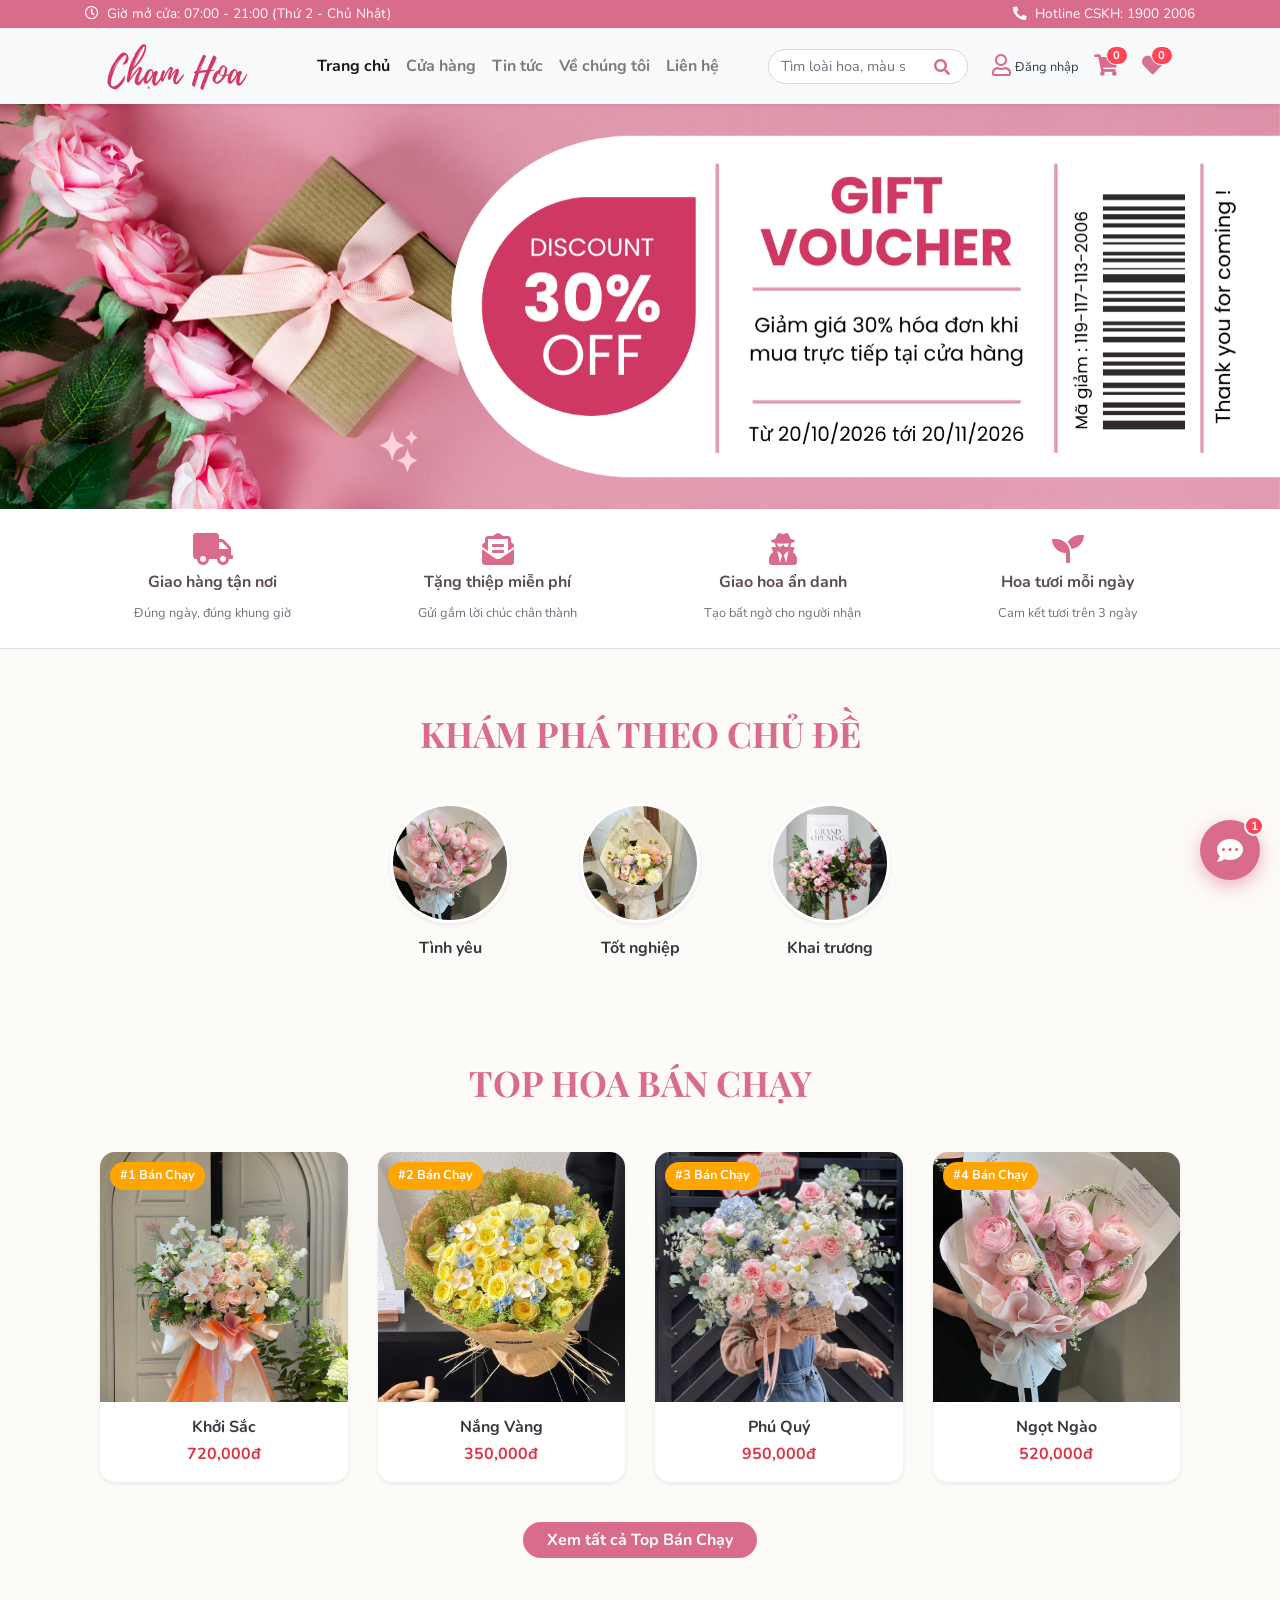
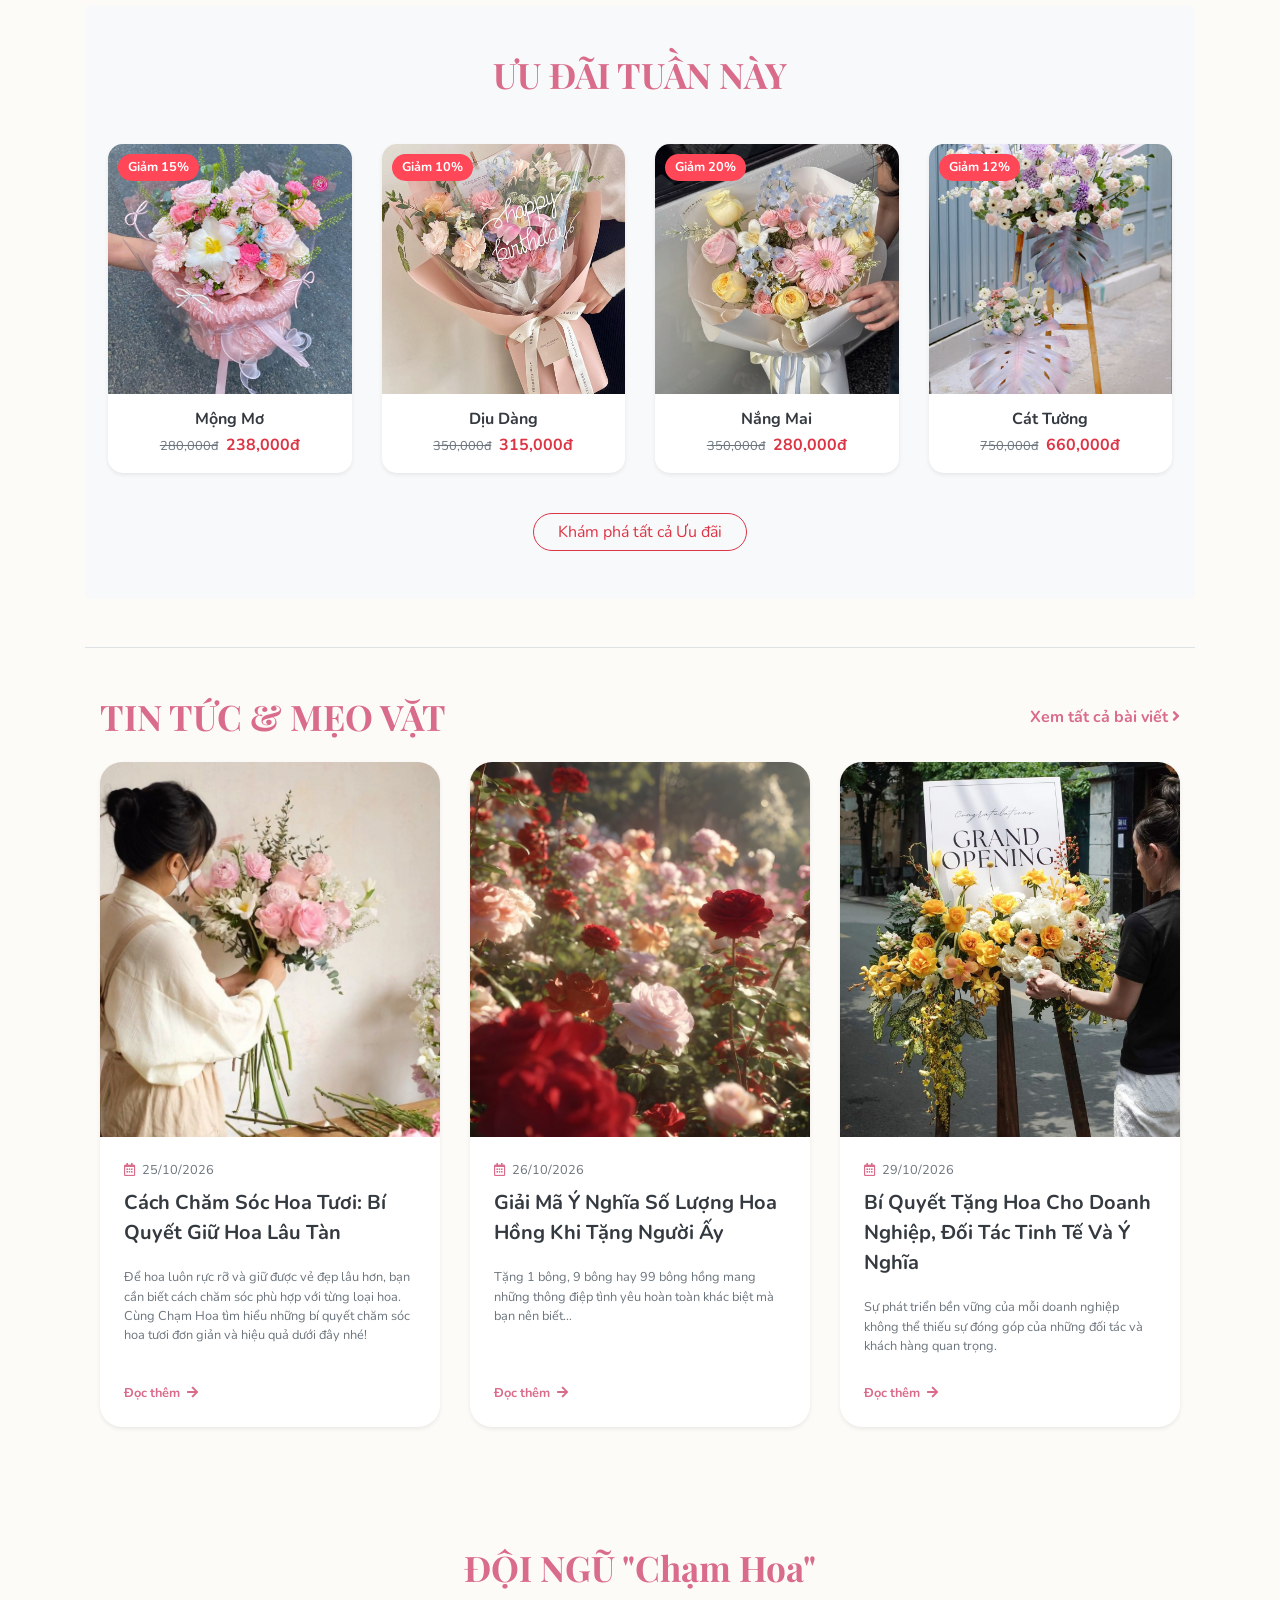
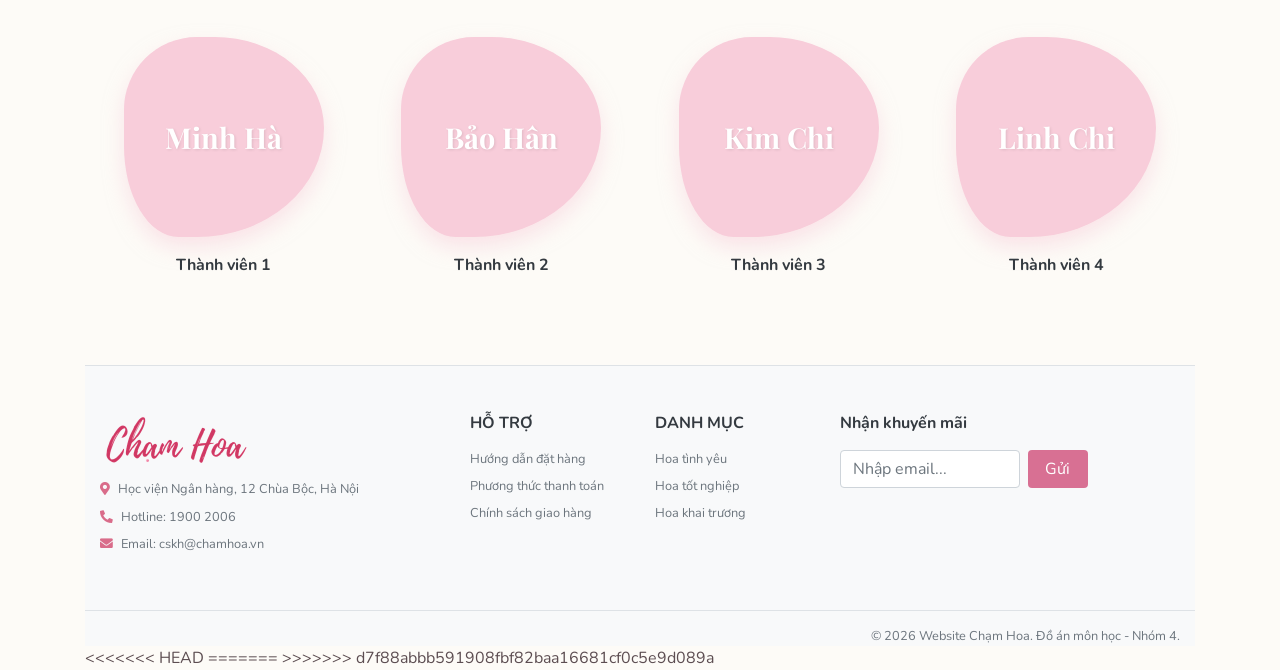
==== commit 2686f52a: "chat" ====
--- a/index.html
+++ b/index.html
@@ -42,7 +42,7 @@
                 <div class="collapse navbar-collapse" id="navbarNav">
                     <ul class="navbar-nav mx-auto">
                         <li class="nav-item active"><a class="nav-link font-weight-bold" href="index.html">Trang chủ</a></li>
-                        <li class="nav-item"><a class="nav-link font-weight-bold" href="products.html">Cửa hàng</a></li>
+                        <li class="nav-item"><a class="nav-link font-weight-bold" href="products.html" onclick="localStorage.setItem('nhoDanhMuc', 'all');">Cửa hàng</a></li>
                         <!-- Thêm mục Tin tức vào đây -->
                         <li class="nav-item"><a class="nav-link font-weight-bold" href="news.html">Tin tức</a></li>
                         <li class="nav-item"><a class="nav-link font-weight-bold" href="about.html">Về chúng tôi</a></li>
@@ -52,7 +52,7 @@
                     <!-- Khối Tìm Kiếm, Đăng Nhập & Giỏ Hàng -->
                     <div class="d-flex align-items-center mt-3 mt-lg-0">
                         <form class="form-inline position-relative mr-4" action="products.html">
-                            <input class="form-control rounded-pill search-input pr-5" type="search" placeholder="Tìm hoa sinh nhật..." style="width: 220px; font-size: 0.9rem;">
+                            <input class="form-control rounded-pill search-input pr-5" type="search" id="search-input" placeholder="Tìm loài hoa, màu sắc..." style="width: 200px; font-size: 0.9rem;">
                             <button class="btn btn-link position-absolute text-pink" type="submit" style="right: 5px; top: 0;"><i class="fas fa-search"></i></button>
                         </form>
                         
@@ -66,6 +66,11 @@
                         </a>
                     </div>
                 </div>
+                <!-- ICON WISHLIST TRÊN HEADER -->
+                <a href="yeu-thich.html" class="position-relative text-dark ml-4 mr-3 text-decoration-none" title="Danh sách hoa yêu thích">
+                    <i class="fas fa-heart fa-lg header-heart" style="color: #d87093;"></i>
+                    <span class="badge badge-pill position-absolute wishlist-badge header-wishlist-count">0</span>
+                </a>
             </nav>
         </div>
     </header>
@@ -119,27 +124,28 @@
     <!-- Danh Mục Nhanh -->
     <section class="container mt-5 pt-3">
         <h2 class="text-center section-title mb-5">KHÁM PHÁ THEO CHỦ ĐỀ</h2>
-        <div class="row text-center category-links">
-            <div class="col-4 col-md-2 offset-md-3">
-                <a href="products.html?cat=love" class="text-decoration-none">
-                    <img src="images/topic tinh yeu.png" class="rounded-circle img-fluid shadow-sm mb-2" alt="Tình Yêu">
-                    <h6 class="text-dark font-weight-bold mt-2">Tình yêu</h6>
-                </a>
-            </div>
-            <div class="col-4 col-md-2">
-                <a href="products.html?cat=birthday" class="text-decoration-none">
-                    <img src="images/topic tot nghiep.jpg" class="rounded-circle img-fluid shadow-sm mb-2" alt="Tốt Nghiệp">
-                    <h6 class="text-dark font-weight-bold mt-2">Tốt nghiệp</h6>
-                </a>
-            </div>
-            <div class="col-4 col-md-2">
-                <a href="products.html?cat=grandopening" class="text-decoration-none">
-                    <img src="images/topic khai truong.jpg" class="rounded-circle img-fluid shadow-sm mb-2" alt="Khai Trương">
-                    <h6 class="text-dark font-weight-bold mt-2">Khai trương</h6>
-                </a>
-            </div>
-        </div>
-    </section>
+       <!-- KHÁM PHÁ THEO CHỦ ĐỀ (Trang chủ) -->
+<div class="row text-center category-links">
+    <div class="col-4 col-md-2 offset-md-3">
+        <!-- Đã đổi URL và thêm onclick -->
+        <a href="products.html" class="text-decoration-none" onclick="localStorage.setItem('nhoDanhMuc', 'tinh-yeu');">
+            <img src="images/topic tinh yeu.png" class="rounded-circle img-fluid shadow-sm mb-2" alt="Tình Yêu">
+            <h6 class="text-dark font-weight-bold mt-2">Tình yêu</h6>
+        </a>
+    </div>
+    <div class="col-4 col-md-2">
+        <a href="products.html" class="text-decoration-none" onclick="localStorage.setItem('nhoDanhMuc', 'tot-nghiep');">
+            <img src="images/topic tot nghiep.jpg" class="rounded-circle img-fluid shadow-sm mb-2" alt="Tốt Nghiệp">
+            <h6 class="text-dark font-weight-bold mt-2">Tốt nghiệp</h6>
+        </a>
+    </div>
+    <div class="col-4 col-md-2">
+        <a href="products.html" class="text-decoration-none" onclick="localStorage.setItem('nhoDanhMuc', 'khai-truong');">
+            <img src="images/topic khai truong.jpg" class="rounded-circle img-fluid shadow-sm mb-2" alt="Khai Trương">
+            <h6 class="text-dark font-weight-bold mt-2">Khai trương</h6>
+        </a>
+    </div>
+</div>
 
     <!-- Mục Hoa Bán Chạy -->
     <section class="container mt-5 pt-5">
@@ -187,7 +193,7 @@
             </div>
         </div>
         <div class="text-center mt-3">
-            <a href="products.html" class="btn custom-btn rounded-pill px-4">Xem tất cả Top Bán Chạy</a>
+           <a href="products.html" class="btn custom-btn rounded-pill px-4" onclick="localStorage.setItem('nhoDanhMuc', 'top-ban');">Xem tất cả Top Bán Chạy</a>
         </div>
     </section>
 
@@ -251,7 +257,7 @@
         </div>
         
         <div class="text-center mt-3">
-            <a href="products.html" class="btn btn-outline-danger rounded-pill px-4">Khám phá tất cả Ưu đãi</a>
+            <a href="products.html" class="btn btn-outline-danger rounded-pill px-4" onclick="localStorage.setItem('nhoDanhMuc', 'khuyen-mai');">Khám phá tất cả Ưu đãi</a>
         </div>
     </section>
     <!-- ========================================== -->
@@ -528,11 +534,127 @@
         </div>
     </div>
 
+    <!-- ========================================== -->
+    <!-- POP-UP KHUYẾN MÃI (TỰ ĐỘNG HIỆN) -->
+    <!-- ========================================== -->
+    <div class="modal fade" id="promoModal" tabindex="-1" role="dialog" aria-hidden="true">
+        <div class="modal-dialog modal-dialog-centered" role="document">
+            <div class="modal-content border-0 shadow-lg" style="border-radius: 15px; overflow: hidden;">
+                <!-- Dấu X để tắt Pop-up -->
+                <div class="modal-header border-0 pb-0 position-absolute" style="right: 0; z-index: 10;">
+                    <button type="button" class="close text-white" data-dismiss="modal" aria-label="Close" style="text-shadow: 0 1px 3px rgba(0,0,0,0.5);">
+                        <span aria-hidden="true" style="font-size: 1.8rem;">&times;</span>
+                    </button>
+                </div>
+                
+                <div class="modal-body p-0 text-center">
+                    <!-- Ảnh bìa Pop-up (Dùng luôn ảnh banner có sẵn của bạn) -->
+                    <img src="images/popopp.png" alt="Khuyến mãi" class="img-fluid" style="height: 180px; width: 100%; object-fit: cover;">
+                    
+                    <!-- Phần nội dung chữ và Form -->
+                    <div class="p-4">
+                        <h3 class="font-weight-bold mb-2" style="color: #d87093;">TẶNG BẠN VOUCHER 15%</h3>
+                        <p class="text-muted small mb-4">Đăng ký nhận bản tin để nhận ngay mã giảm giá 15% cho đơn hàng đầu tiên tại Chạm Hoa!</p>
+                        
+                        <form onsubmit="event.preventDefault(); alert('Đăng ký thành công! Mã giảm giá đã được gửi vào email.'); $('#promoModal').modal('hide');">
+                            <div class="form-group mb-3">
+                                <input type="email" class="form-control rounded-pill text-center bg-light" placeholder="Nhập email của bạn..." required>
+                            </div>
+                            <button type="submit" class="btn btn-block custom-btn rounded-pill py-2 font-weight-bold">NHẬN ƯU ĐÃI NGAY</button>
+                        </form>
+                        
+                        <!-- Nút từ chối -->
+                        <p class="mt-3 mb-0">
+                            <a href="#" class="text-muted small text-decoration-none" data-dismiss="modal">Không, cảm ơn. Tôi muốn mua nguyên giá.</a>
+                        </p>
+                    </div>
+                </div>
+            </div>
+        </div>
+    </div>
     <script src="https://code.jquery.com/jquery-3.5.1.min.js"></script>
     <script src="https://cdn.jsdelivr.net/npm/popper.js@1.16.1/dist/umd/popper.min.js"></script>
     <script src="https://stackpath.bootstrapcdn.com/bootstrap/4.5.2/js/bootstrap.min.js"></script>
     <script src="main.js"></script>
     <script src="cart.js"></script>
+<<<<<<< HEAD
     <script src="chat.js"></script>
+=======
+  
+    <!--BỘ THU THẬP TỪ KHÓA VÀ CHUYỂN TRANG -->
+    <script>
+        $(document).ready(function() {
+            // Hàm lấy từ khóa, lưu vào bộ nhớ và chuyển trang
+            function thucHienTimKiem() {
+                var keyword = $('#search-input').val().trim();
+                if (keyword !== "") {
+                    localStorage.setItem('nhoTuKhoa', keyword);
+                    
+                    // Nhớ đảm bảo tên file này khớp với tên trang cửa hàng của bạn
+                    window.location.href = 'products.html'; 
+                }
+            }
+
+            // Bắt sự kiện khi khách nhấn phím Enter
+            $('#search-input').on('keypress', function(e) {
+                if (e.which === 13) { 
+                    e.preventDefault(); // Chặn hành vi load lại trang mặc định của form
+                    thucHienTimKiem();
+                }
+            });
+
+            // Bắt sự kiện khi khách click chuột vào nút kính lúp
+            $('.fa-search').closest('button').click(function(e) {
+                e.preventDefault();
+                thucHienTimKiem();
+            });
+        });
+        // ==========================================
+        // TÌM KIẾM THÔNG MINH (THEO TÊN + MÀU + LOÀI HOA) 
+        // ==========================================
+        $('#search-input').on('keyup input change search', function() {
+            var keyword = $(this).val().toLowerCase().trim();
+
+            $('.product-item').each(function() {
+                // Lấy tất cả thông tin của bó hoa để gộp thành 1 chuỗi dài
+                var productName = $(this).text().toLowerCase();
+                var productColor = $(this).attr('data-color') ? $(this).attr('data-color').toLowerCase() : "";
+                var productSpecies = $(this).attr('data-loaihoa') ? $(this).attr('data-loaihoa').toLowerCase() : "";
+                
+                // Chuỗi tổng hợp chứa: Tên hiển thị + Nhãn Màu + Nhãn Loài Hoa
+                var allText = productName + " " + productColor + " " + productSpecies;
+
+                // Tách từ khóa khách gõ thành từng chữ (VD: "hồng vàng" -> ["hồng", "vàng"])
+                var words = keyword.split(" ");
+                var match = true;
+
+                // Kiểm tra xem TẤT CẢ các chữ khách gõ có nằm trong chuỗi tổng hợp không
+                for (var i = 0; i < words.length; i++) {
+                    if (words[i] !== "" && allText.indexOf(words[i]) === -1) {
+                        match = false; // Chỉ cần 1 chữ không khớp là loại luôn bó hoa này
+                        break;
+                    }
+                }
+
+                if (match) {
+                    $(this).attr('style', 'display: block !important;');
+                } else {
+                    $(this).attr('style', 'display: none !important;');
+                }
+            });
+        });
+        // ==========================================
+        // HIỂN THỊ SỐ LƯỢNG WISHLIST TRÊN HEADER (TRANG CHỦ)
+        // ==========================================
+    function dongBoWishlistTrangChu() {
+        const ds = JSON.parse(localStorage.getItem('wishlistHoa')) || [];
+        document.querySelectorAll('.header-wishlist-count').forEach(function(el) {
+            el.innerText = ds.length;
+        });
+    }
+    dongBoWishlistTrangChu();
+    window.addEventListener('pageshow', dongBoWishlistTrangChu);
+    </script>
+>>>>>>> d7f88abbb591908fbf82baa16681cf0c5e9d089a
 </body>
 </html>
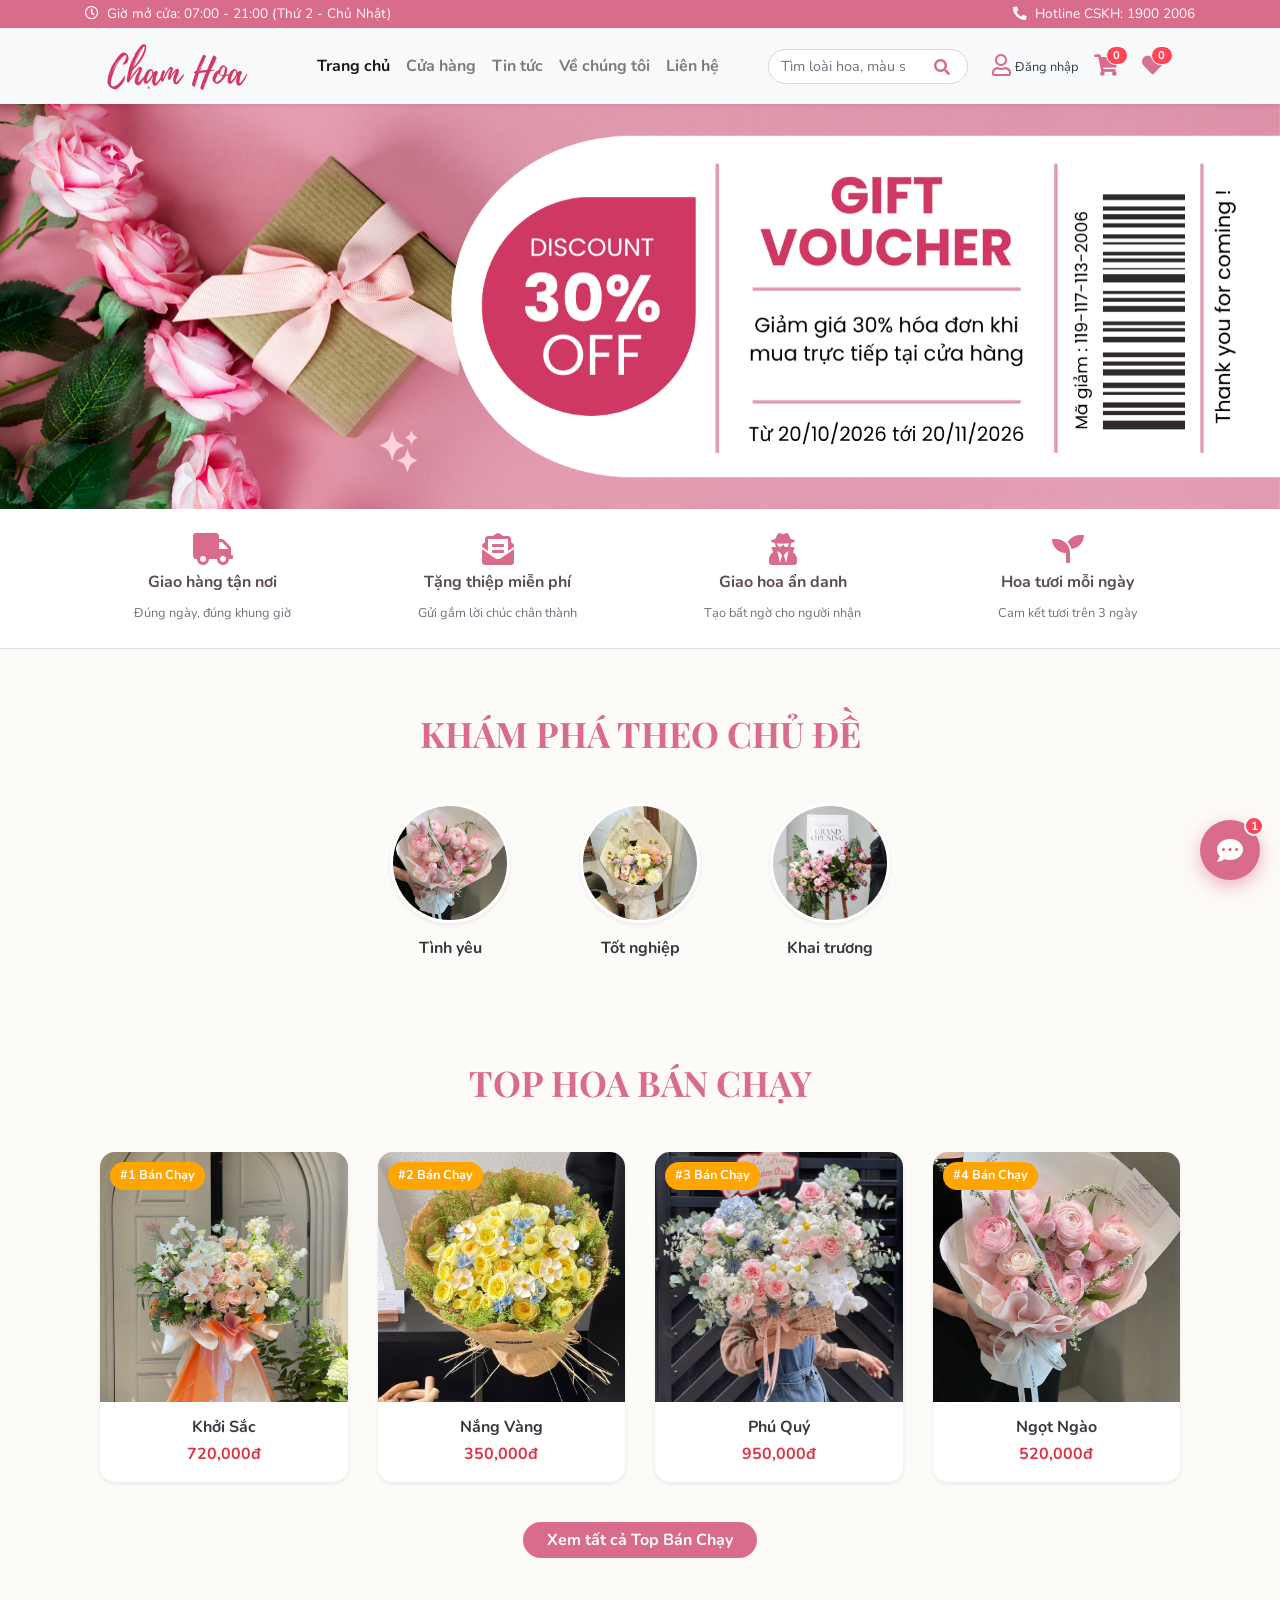
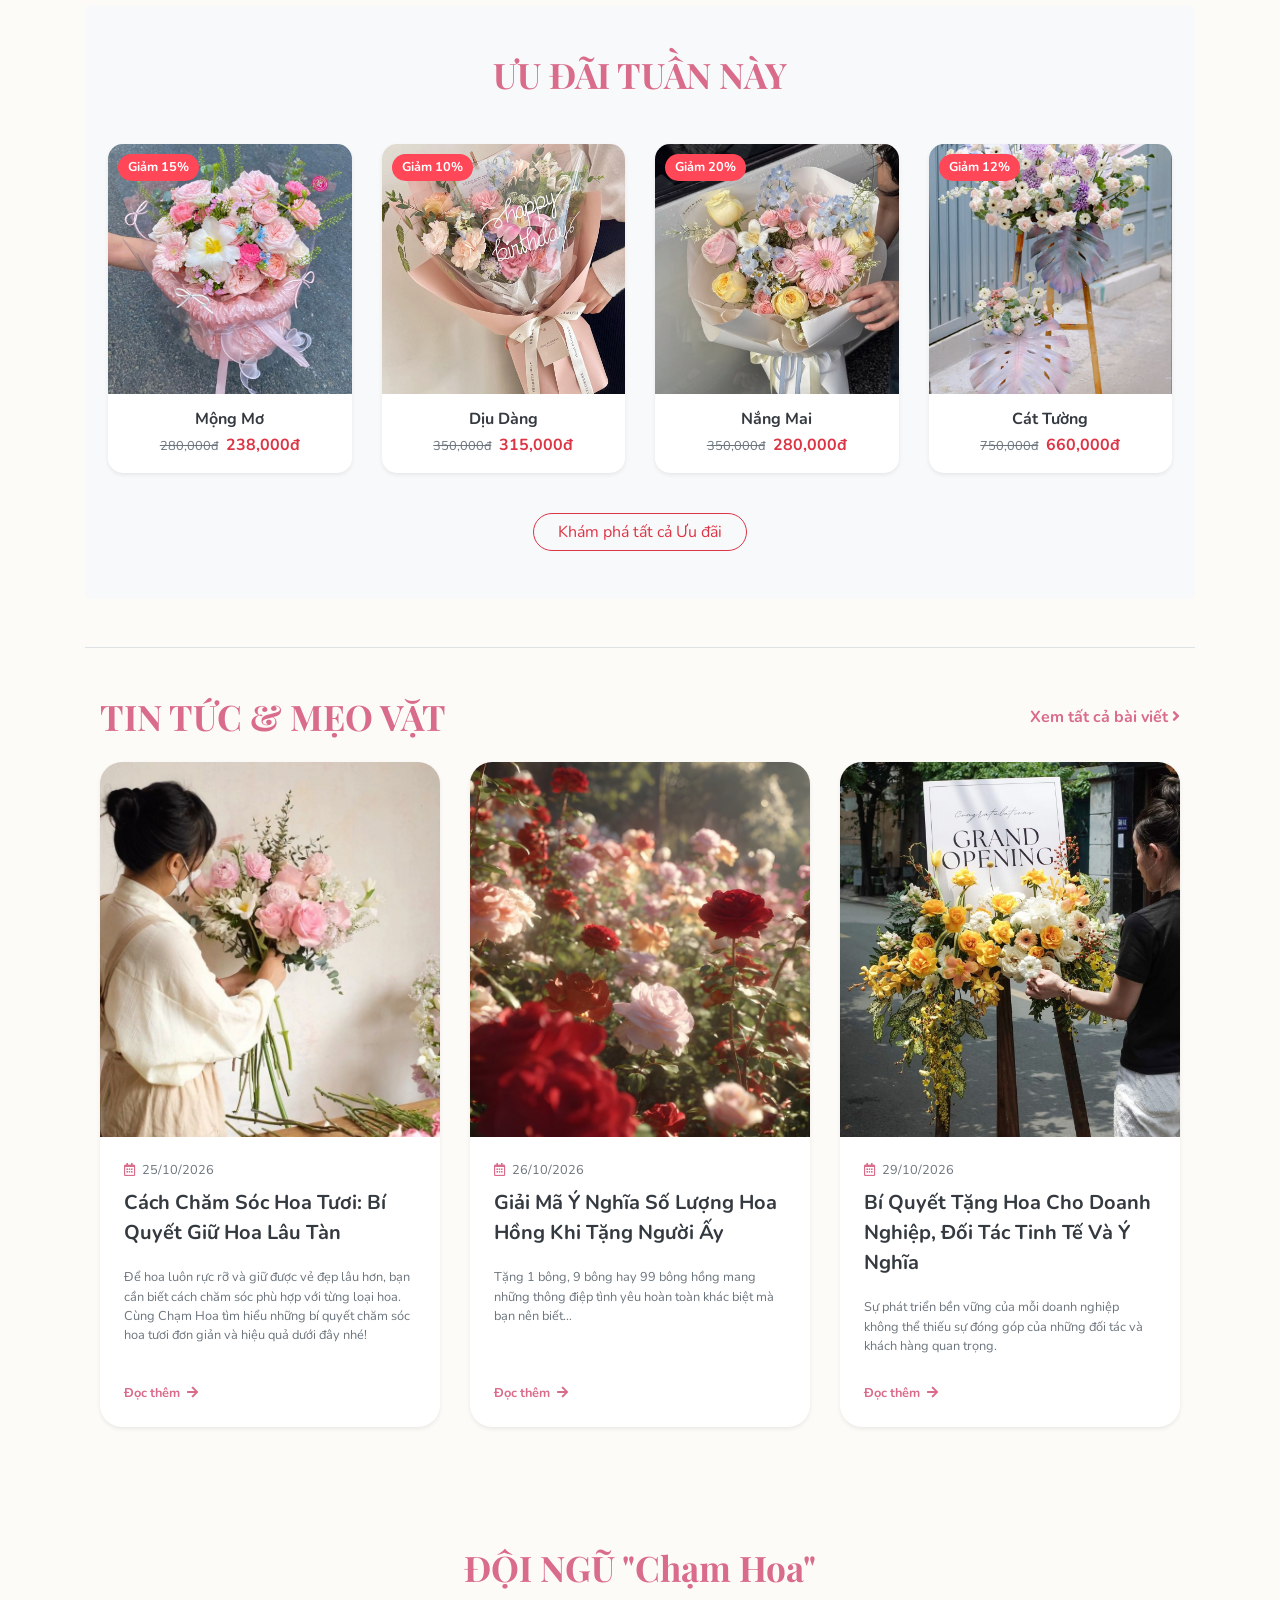
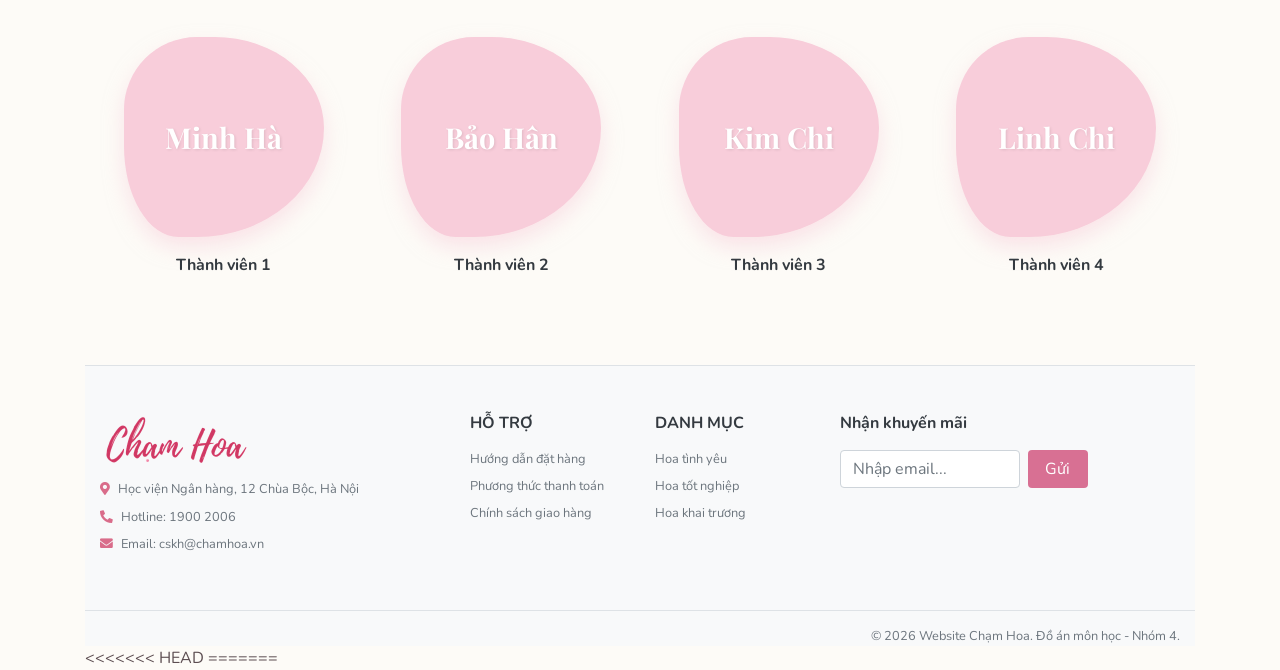
==== commit a289e77a: "sửa chân trang" ====
--- a/index.html
+++ b/index.html
@@ -655,6 +655,3 @@
     dongBoWishlistTrangChu();
     window.addEventListener('pageshow', dongBoWishlistTrangChu);
     </script>
->>>>>>> d7f88abbb591908fbf82baa16681cf0c5e9d089a
-</body>
-</html>
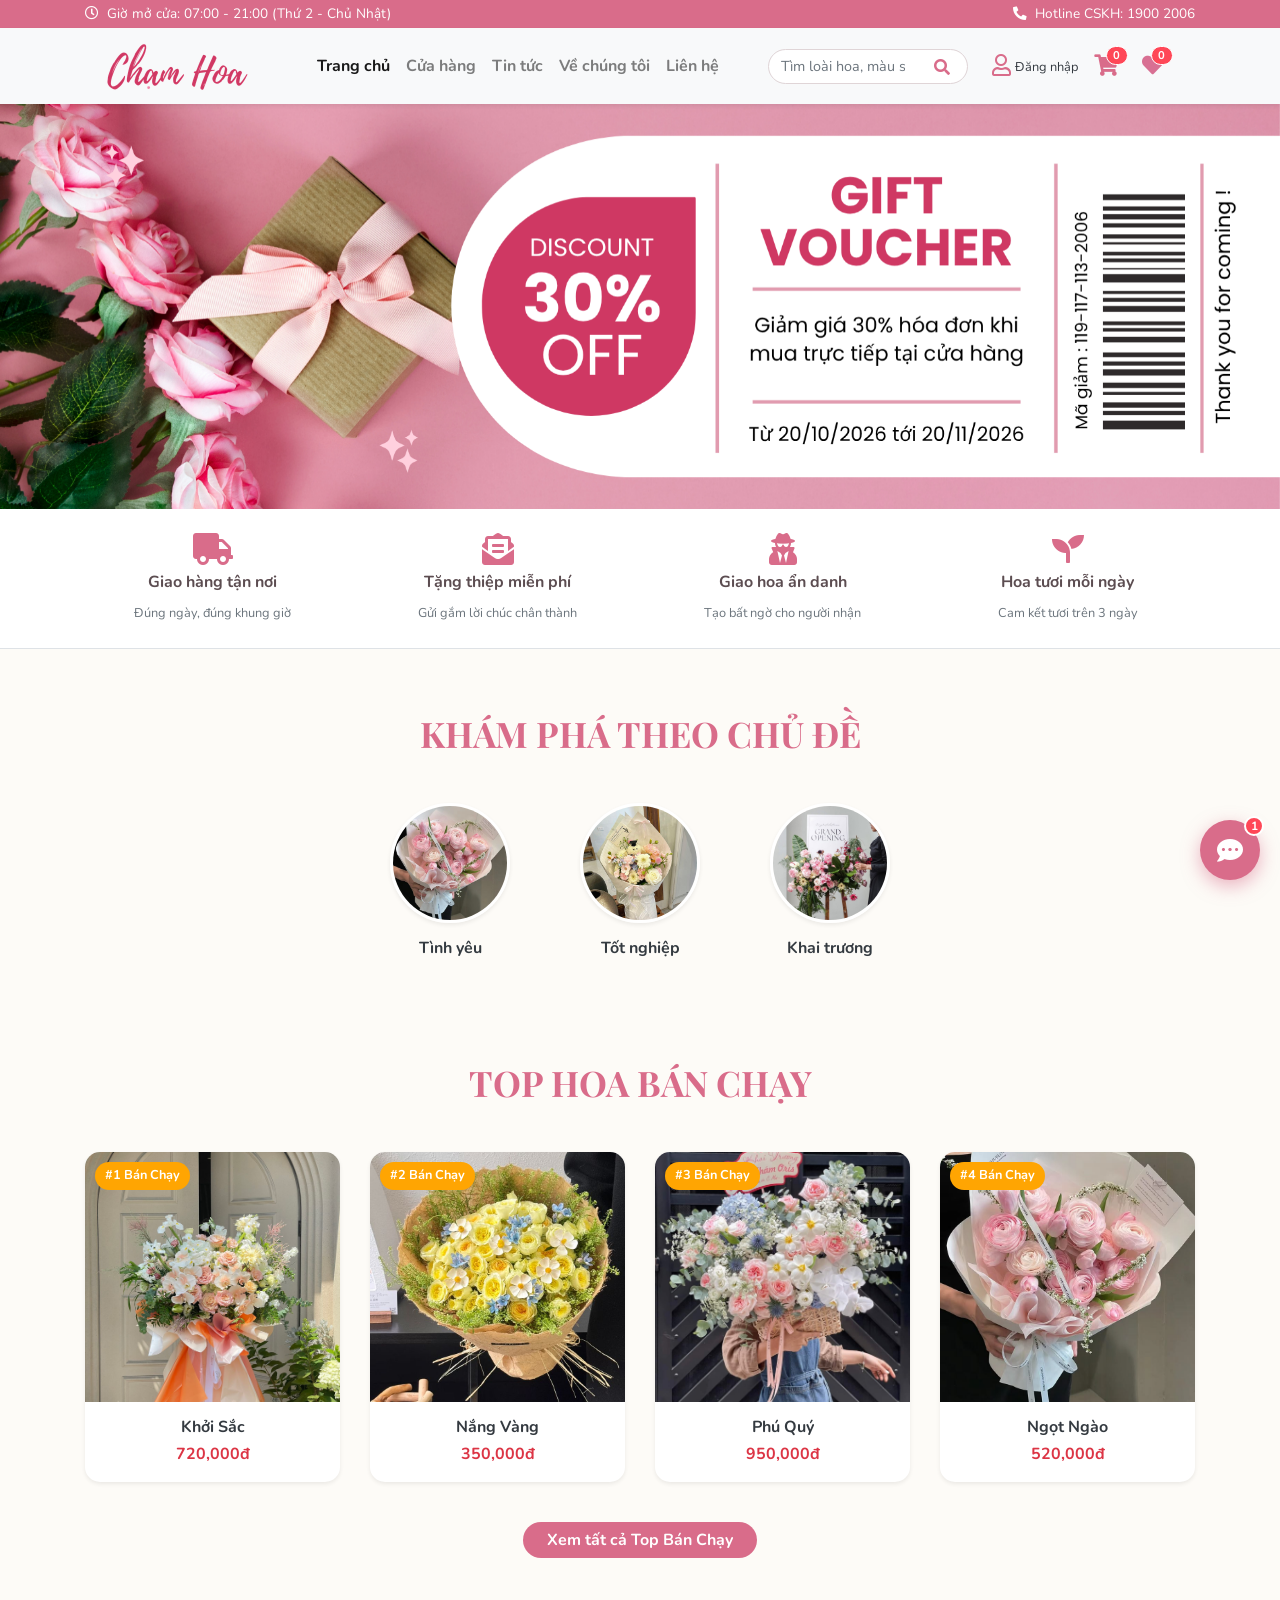
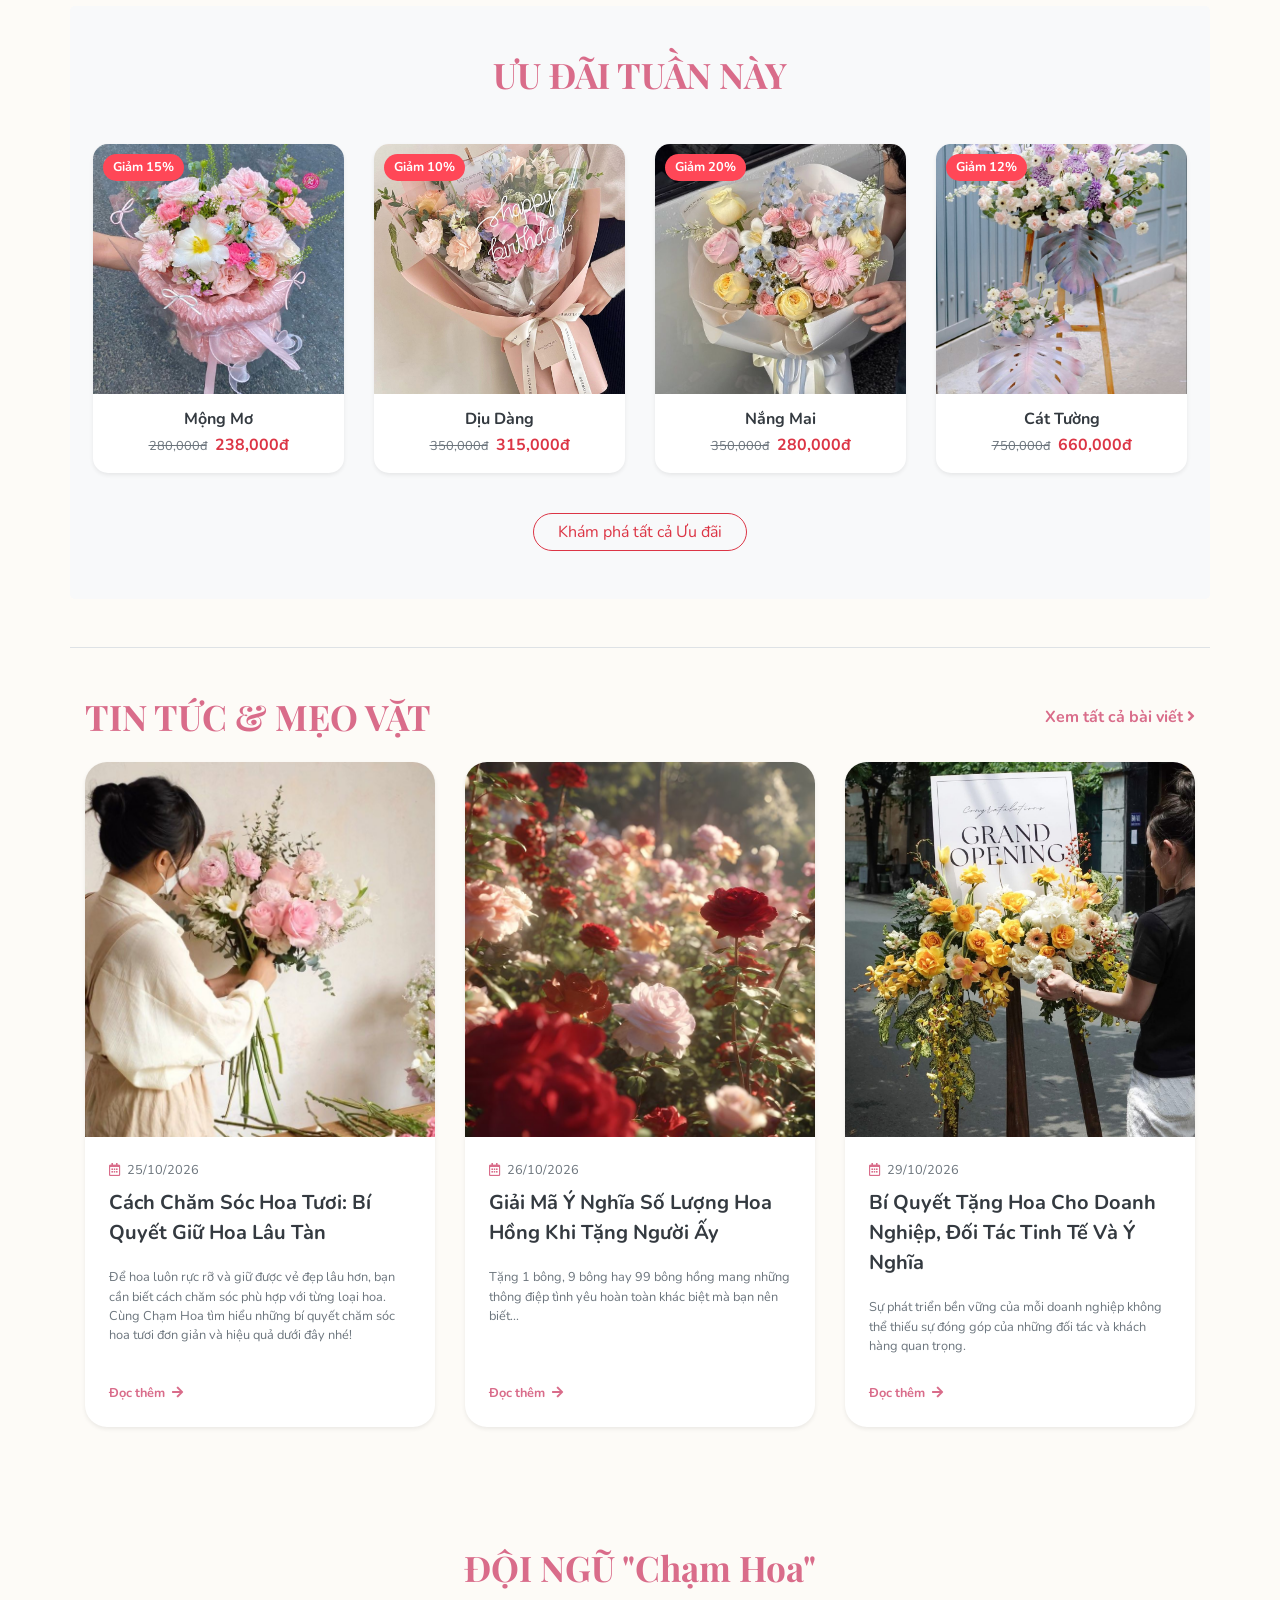
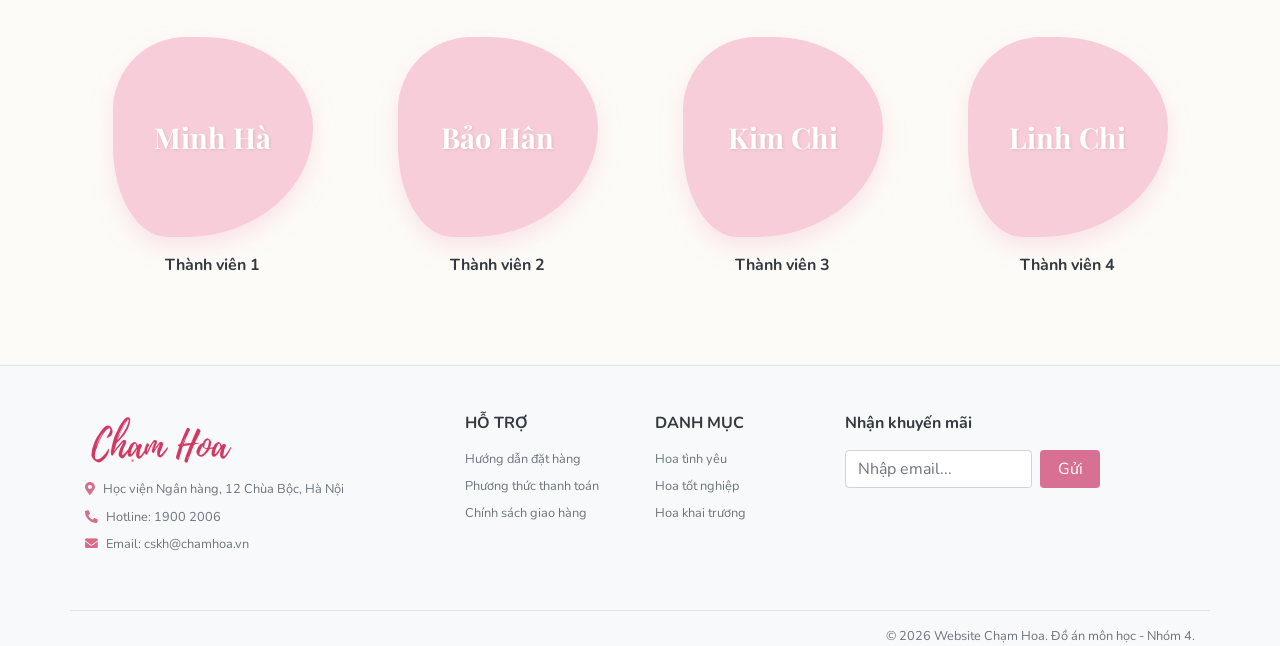
==== commit 70b81fb7: "liên kết footer với danh mục sp" ====
--- a/index.html
+++ b/index.html
@@ -146,6 +146,7 @@
         </a>
     </div>
 </div>
+    </section>
 
     <!-- Mục Hoa Bán Chạy -->
     <section class="container mt-5 pt-5">
@@ -439,16 +440,21 @@
                     </ul>
                 </div>
                 
-
-                <!-- Cột 3: Danh mục -->
-                <div class="col-lg-2 col-md-6 mb-4">
-                    <h6 class="font-weight-bold mb-3 text-dark">DANH MỤC</h6>
-                    <ul class="list-unstyled small">
-                        <li class="mb-2"><a href="products.html" class="text-muted text-decoration-none hover-pink">Hoa tình yêu</a></li>
-                        <li class="mb-2"><a href="products.html" class="text-muted text-decoration-none hover-pink">Hoa tốt nghiệp</a></li>
-                        <li class="mb-2"><a href="products.html" class="text-muted text-decoration-none hover-pink">Hoa khai trương</a></li>
-                    </ul>
-                </div>
+               <!-- Cột 3: Danh mục -->
+<div class="col-lg-2 col-md-6 mb-4">
+    <h6 class="font-weight-bold mb-3 text-dark">DANH MỤC</h6>
+    <ul class="list-unstyled small">
+        <li class="mb-2">
+            <a href="products.html" class="text-muted text-decoration-none hover-pink" onclick="localStorage.setItem('nhoDanhMuc', 'tinh-yeu');">Hoa tình yêu</a>
+        </li>
+        <li class="mb-2">
+            <a href="products.html" class="text-muted text-decoration-none hover-pink" onclick="localStorage.setItem('nhoDanhMuc', 'tot-nghiep');">Hoa tốt nghiệp</a>
+        </li>
+        <li class="mb-2">
+            <a href="products.html" class="text-muted text-decoration-none hover-pink" onclick="localStorage.setItem('nhoDanhMuc', 'khai-truong');">Hoa khai trương</a>
+        </li>
+    </ul>
+</div>
 
                 <!-- Cột 4: Nhận khuyến mãi -->
                 <div class="col-lg-3 col-md-6 mb-4">
@@ -577,9 +583,7 @@
     <script src="https://stackpath.bootstrapcdn.com/bootstrap/4.5.2/js/bootstrap.min.js"></script>
     <script src="main.js"></script>
     <script src="cart.js"></script>
-<<<<<<< HEAD
     <script src="chat.js"></script>
-=======
   
     <!--BỘ THU THẬP TỪ KHÓA VÀ CHUYỂN TRANG -->
     <script>
@@ -655,3 +659,5 @@
     dongBoWishlistTrangChu();
     window.addEventListener('pageshow', dongBoWishlistTrangChu);
     </script>
+</body>
+</html>
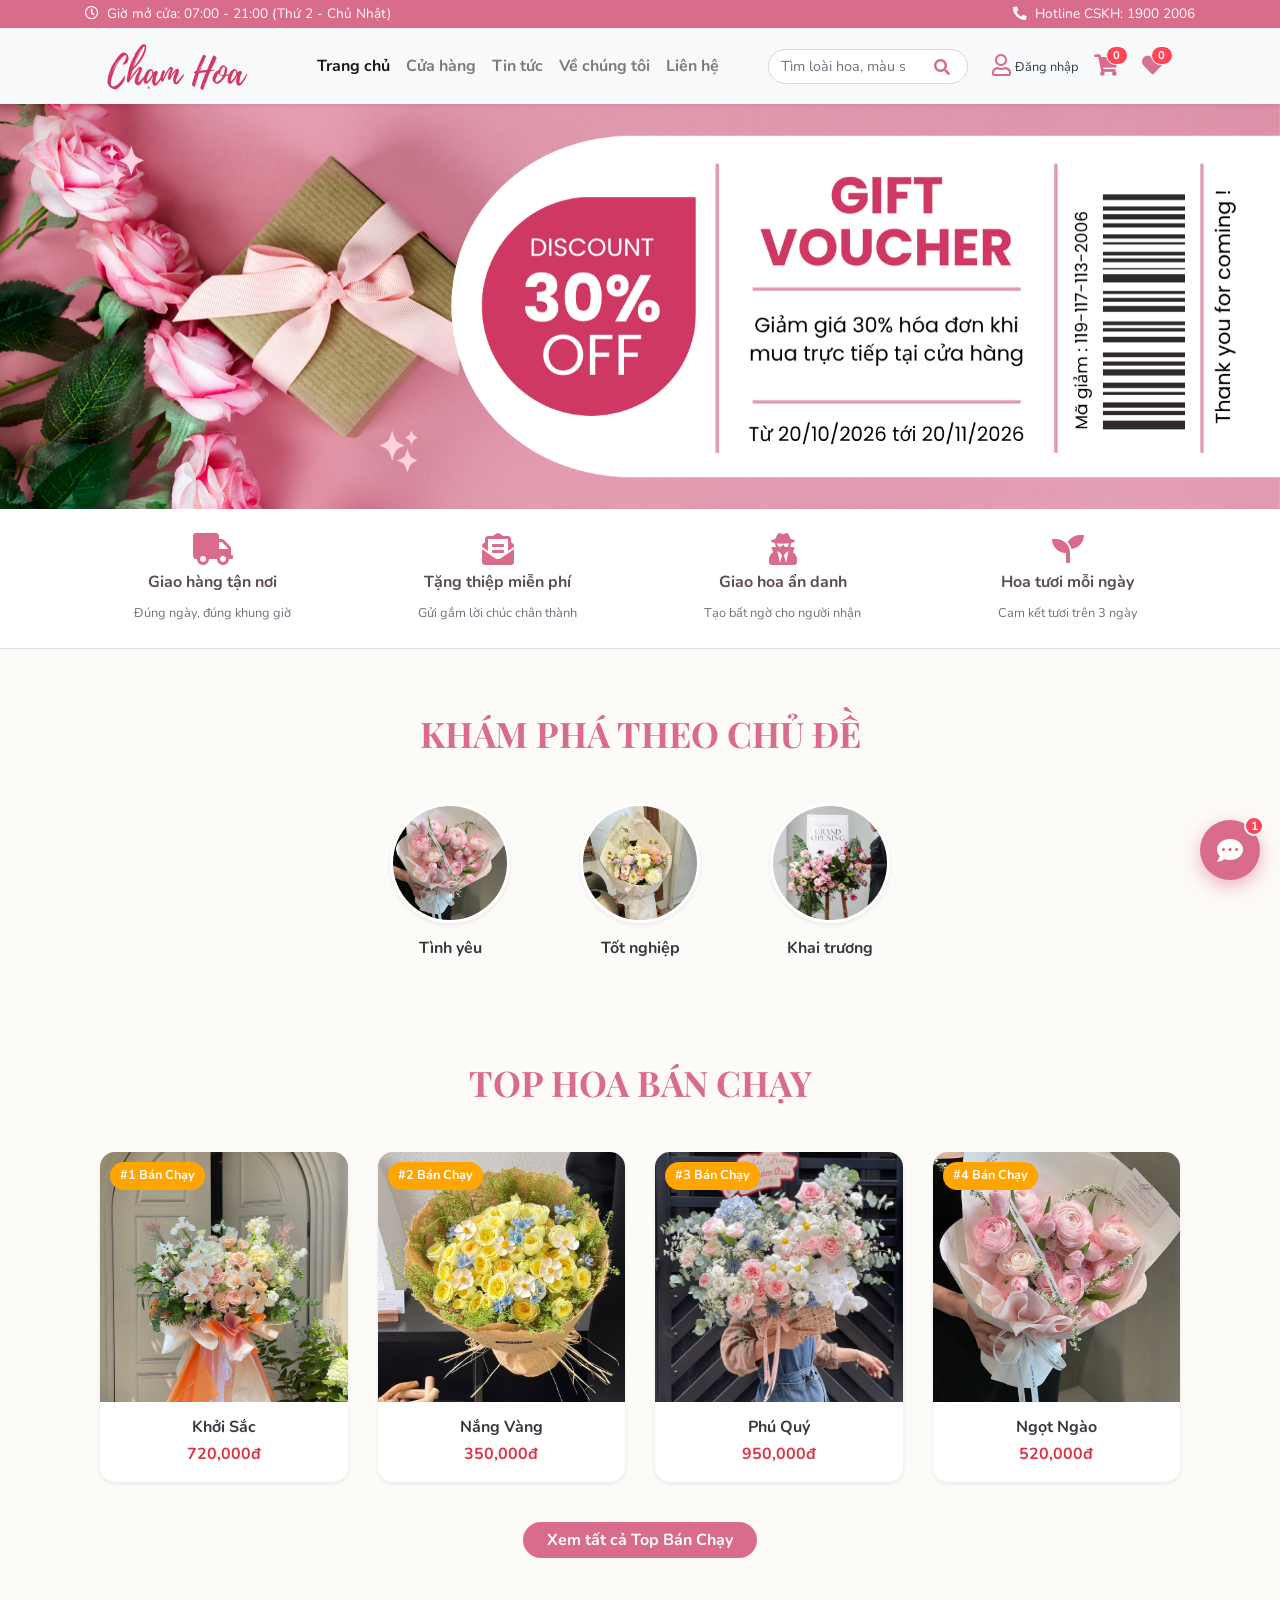
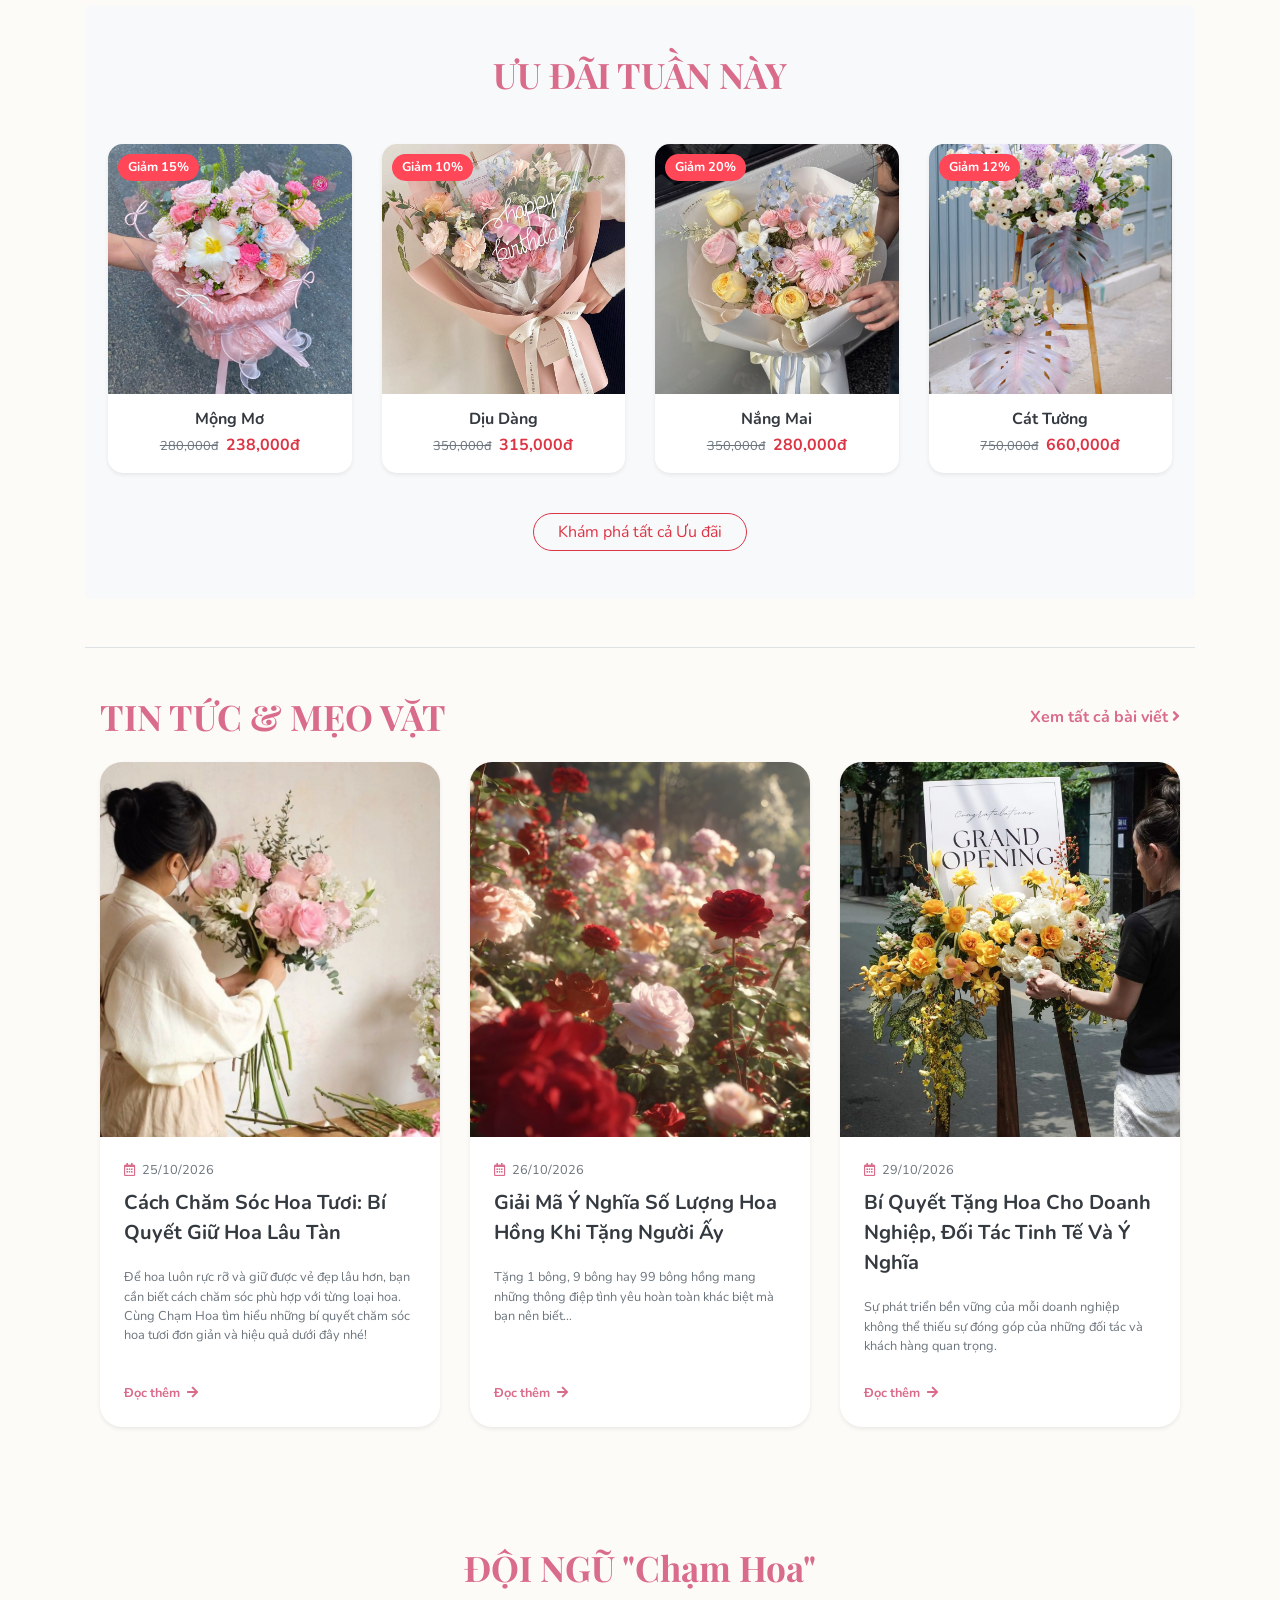
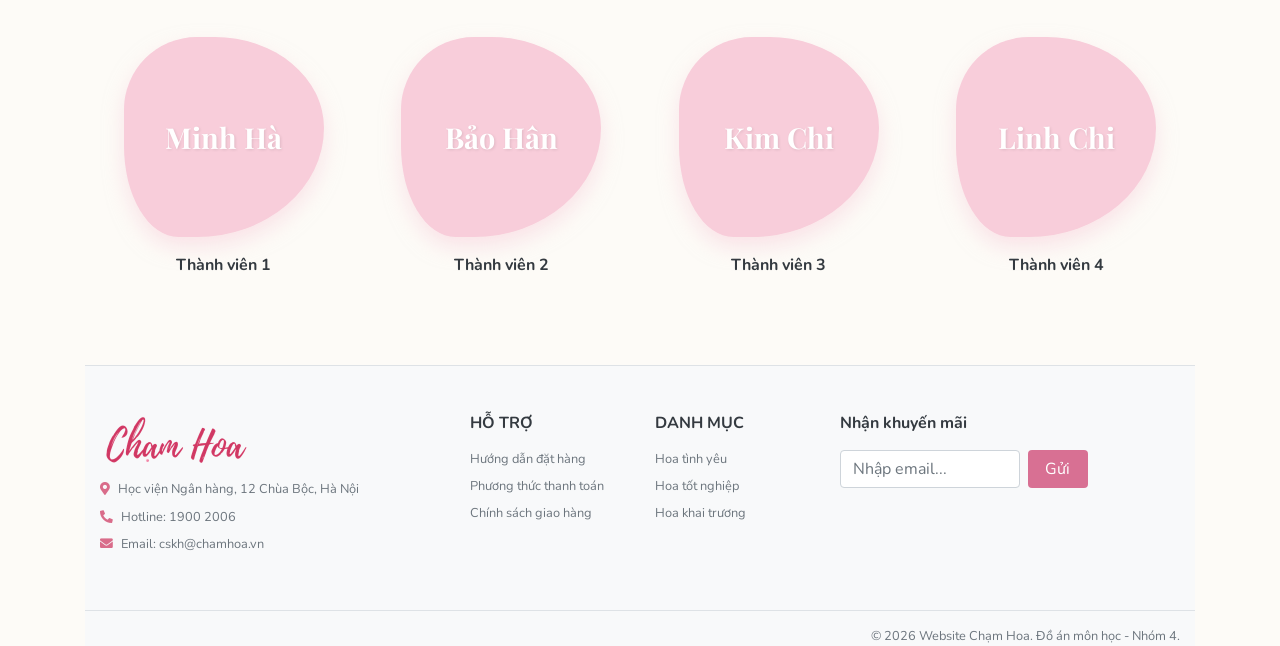
==== commit 2e4b1963: "han" ====
--- a/index.html
+++ b/index.html
@@ -146,7 +146,6 @@
         </a>
     </div>
 </div>
-    </section>
 
     <!-- Mục Hoa Bán Chạy -->
     <section class="container mt-5 pt-5">
@@ -440,21 +439,16 @@
                     </ul>
                 </div>
                 
-               <!-- Cột 3: Danh mục -->
-<div class="col-lg-2 col-md-6 mb-4">
-    <h6 class="font-weight-bold mb-3 text-dark">DANH MỤC</h6>
-    <ul class="list-unstyled small">
-        <li class="mb-2">
-            <a href="products.html" class="text-muted text-decoration-none hover-pink" onclick="localStorage.setItem('nhoDanhMuc', 'tinh-yeu');">Hoa tình yêu</a>
-        </li>
-        <li class="mb-2">
-            <a href="products.html" class="text-muted text-decoration-none hover-pink" onclick="localStorage.setItem('nhoDanhMuc', 'tot-nghiep');">Hoa tốt nghiệp</a>
-        </li>
-        <li class="mb-2">
-            <a href="products.html" class="text-muted text-decoration-none hover-pink" onclick="localStorage.setItem('nhoDanhMuc', 'khai-truong');">Hoa khai trương</a>
-        </li>
-    </ul>
-</div>
+
+                <!-- Cột 3: Danh mục -->
+                <div class="col-lg-2 col-md-6 mb-4">
+                    <h6 class="font-weight-bold mb-3 text-dark">DANH MỤC</h6>
+                    <ul class="list-unstyled small">
+                        <li class="mb-2"><a href="products.html" class="text-muted text-decoration-none hover-pink">Hoa tình yêu</a></li>
+                        <li class="mb-2"><a href="products.html" class="text-muted text-decoration-none hover-pink">Hoa tốt nghiệp</a></li>
+                        <li class="mb-2"><a href="products.html" class="text-muted text-decoration-none hover-pink">Hoa khai trương</a></li>
+                    </ul>
+                </div>
 
                 <!-- Cột 4: Nhận khuyến mãi -->
                 <div class="col-lg-3 col-md-6 mb-4">
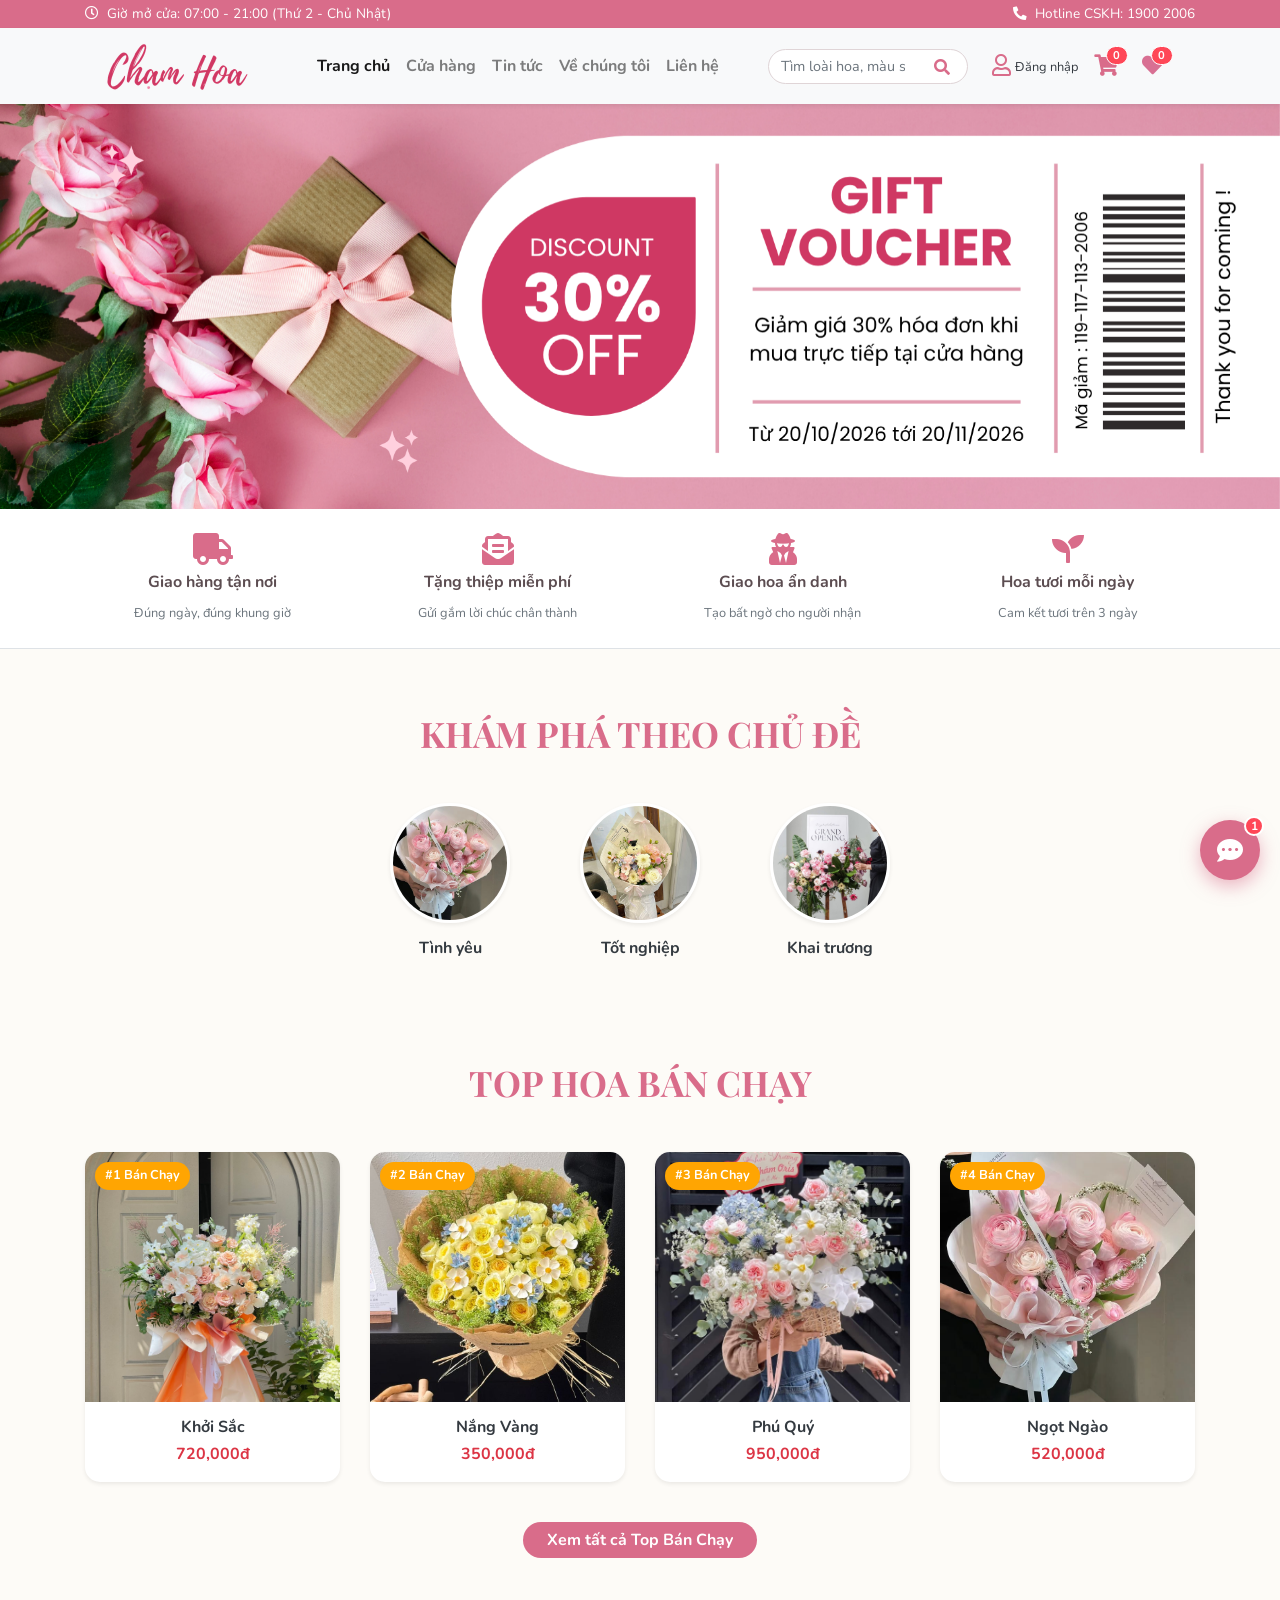
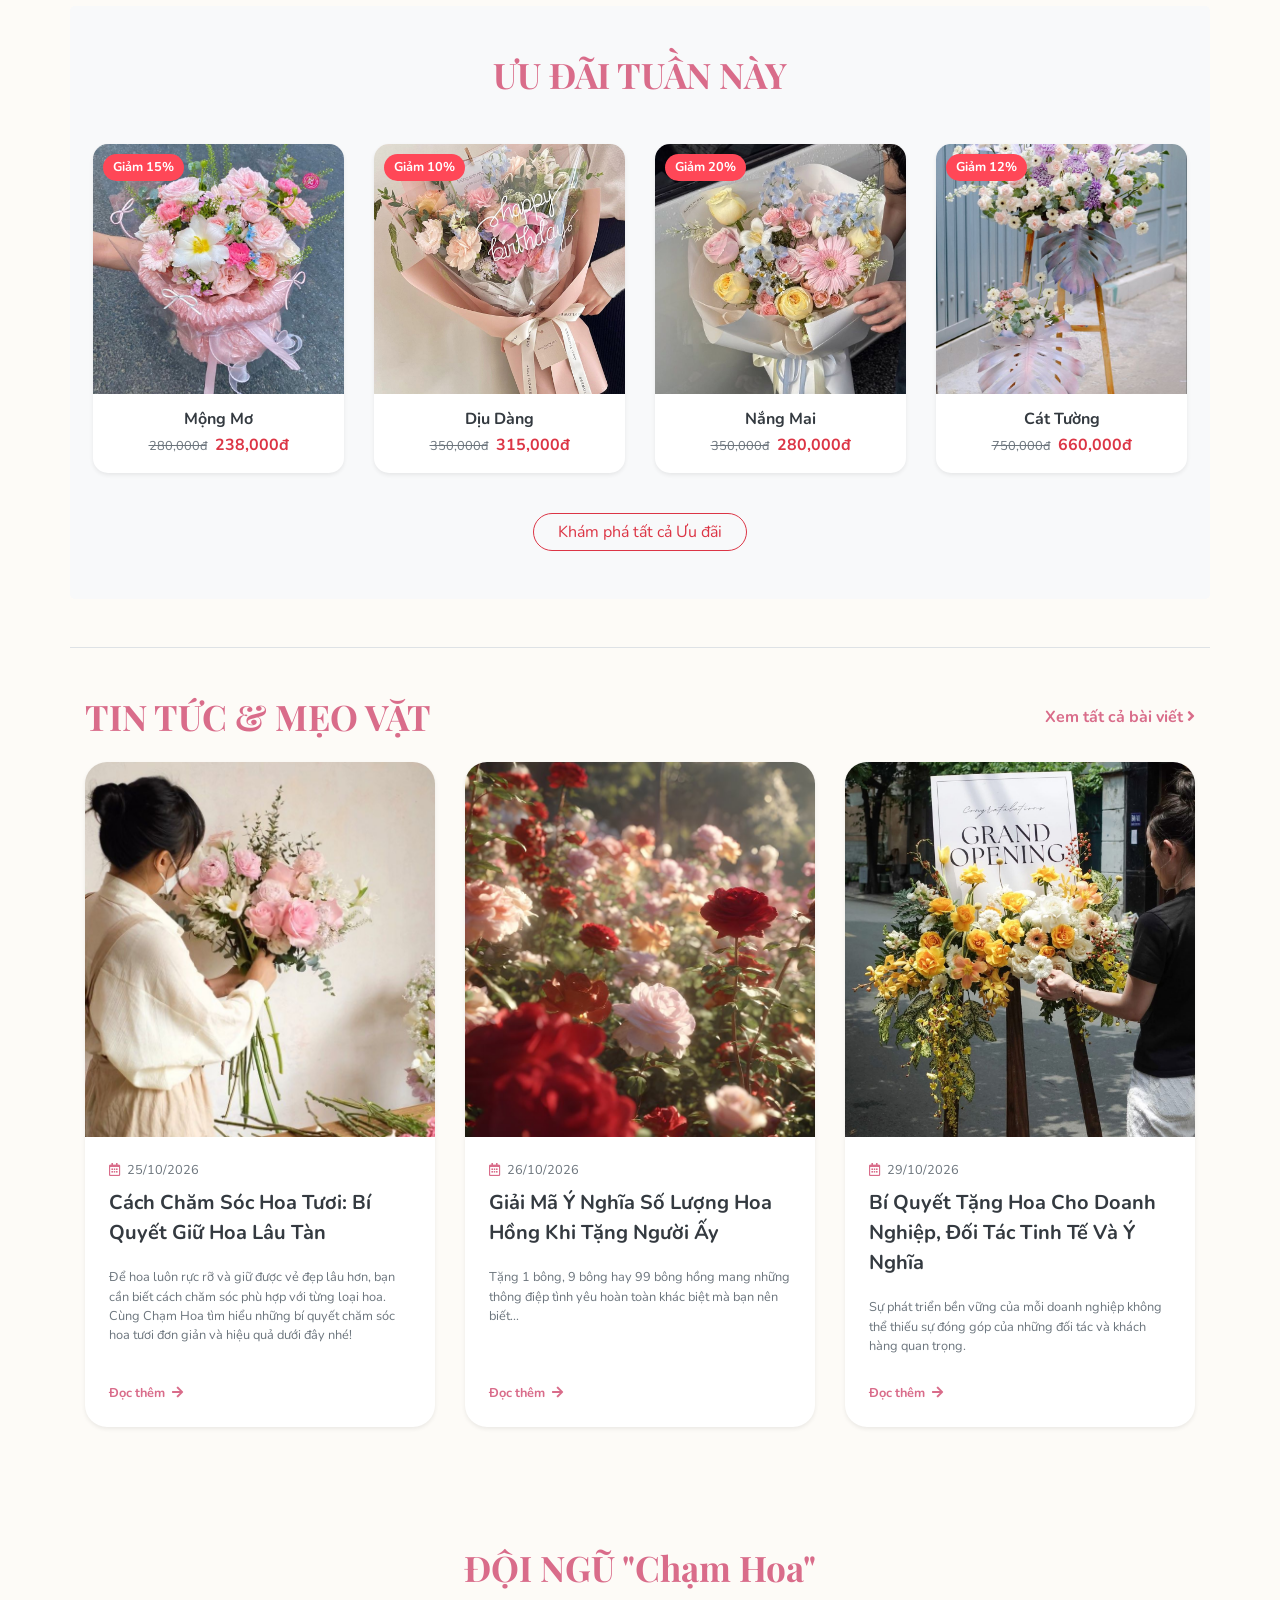
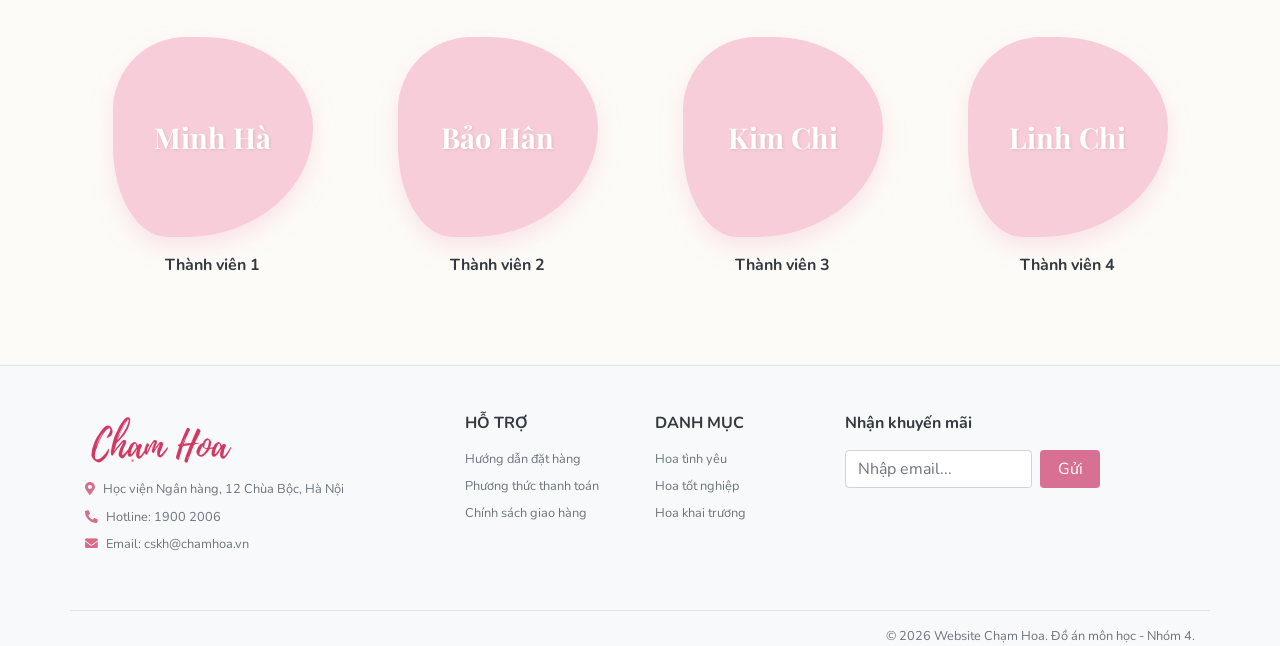
==== commit 5370125f: "Merge branch 'main' of https://github.com/ririchiyo115-jpg/WEB-Cham-Hoa" ====
--- a/index.html
+++ b/index.html
@@ -43,7 +43,7 @@
                     <ul class="navbar-nav mx-auto">
                         <li class="nav-item active"><a class="nav-link font-weight-bold" href="index.html">Trang chủ</a></li>
                         <li class="nav-item"><a class="nav-link font-weight-bold" href="products.html" onclick="localStorage.setItem('nhoDanhMuc', 'all');">Cửa hàng</a></li>
-                        <!-- Thêm mục Tin tức vào đây -->
+                    
                         <li class="nav-item"><a class="nav-link font-weight-bold" href="news.html">Tin tức</a></li>
                         <li class="nav-item"><a class="nav-link font-weight-bold" href="about.html">Về chúng tôi</a></li>
                         <li class="nav-item"><a class="nav-link font-weight-bold" href="contact.html">Liên hệ</a></li>
@@ -75,15 +75,9 @@
         </div>
     </header>
 
-    <!-- ========================================== -->
-    <!-- MỚI: BANNER SLIDER (TRƯỢT 2 ẢNH) -->
-    <!-- ========================================== -->
+    
     <section class="main-banner">
-       
-
-            <!-- Nơi chứa 2 bức ảnh -->
             <div class="carousel-inner">
-                <!-- Banner 1 (Mặc định hiển thị đầu tiên) -->
                 <div class="carousel-item active">
                     <a href="products.html">
                         <img src="images/banner 1.png" class="d-block w-100 img-fluid" alt="Khuyến mãi Chạm Hoa 1" style="max-height: 600px; object-fit: cover;">
@@ -93,7 +87,7 @@
 ></div>
     </section>
 
-    <!-- Dải Cam Kết Dịch Vụ -->
+    <!--  Cam Kết Dịch Vụ -->
     <section class="features-bar bg-white py-4 border-bottom">
         <div class="container">
             <div class="row text-center">
@@ -127,7 +121,7 @@
        <!-- KHÁM PHÁ THEO CHỦ ĐỀ (Trang chủ) -->
 <div class="row text-center category-links">
     <div class="col-4 col-md-2 offset-md-3">
-        <!-- Đã đổi URL và thêm onclick -->
+
         <a href="products.html" class="text-decoration-none" onclick="localStorage.setItem('nhoDanhMuc', 'tinh-yeu');">
             <img src="images/topic tinh yeu.png" class="rounded-circle img-fluid shadow-sm mb-2" alt="Tình Yêu">
             <h6 class="text-dark font-weight-bold mt-2">Tình yêu</h6>
@@ -146,6 +140,7 @@
         </a>
     </div>
 </div>
+    </section>
 
     <!-- Mục Hoa Bán Chạy -->
     <section class="container mt-5 pt-5">
@@ -197,7 +192,7 @@
         </div>
     </section>
 
-   <!-- Ưu Đãi Tuần Này -->
+   <!-- Ưu Đãi -->
     <section class="container mt-5 py-5 bg-light rounded-lg">
         <h2 class="text-center section-title mb-5">ƯU ĐÃI TUẦN NÀY</h2>
         
@@ -260,9 +255,8 @@
             <a href="products.html" class="btn btn-outline-danger rounded-pill px-4" onclick="localStorage.setItem('nhoDanhMuc', 'khuyen-mai');">Khám phá tất cả Ưu đãi</a>
         </div>
     </section>
-    <!-- ========================================== -->
-    <!-- MỚI: MỤC TIN TỨC & BÀI VIẾT BỔ SUNG -->
-    <!-- ========================================== -->
+  
+    <!-- MỚI: MỤC TIN TỨC -->
     <section class="container mt-5 pt-5 border-top">
         <div class="d-flex justify-content-between align-items-center mb-4">
             <h2 class="section-title mb-0">TIN TỨC & MẸO VẶT</h2>
@@ -439,16 +433,21 @@
                     </ul>
                 </div>
                 
-
-                <!-- Cột 3: Danh mục -->
-                <div class="col-lg-2 col-md-6 mb-4">
-                    <h6 class="font-weight-bold mb-3 text-dark">DANH MỤC</h6>
-                    <ul class="list-unstyled small">
-                        <li class="mb-2"><a href="products.html" class="text-muted text-decoration-none hover-pink">Hoa tình yêu</a></li>
-                        <li class="mb-2"><a href="products.html" class="text-muted text-decoration-none hover-pink">Hoa tốt nghiệp</a></li>
-                        <li class="mb-2"><a href="products.html" class="text-muted text-decoration-none hover-pink">Hoa khai trương</a></li>
-                    </ul>
-                </div>
+               <!-- Cột 3: Danh mục -->
+<div class="col-lg-2 col-md-6 mb-4">
+    <h6 class="font-weight-bold mb-3 text-dark">DANH MỤC</h6>
+    <ul class="list-unstyled small">
+        <li class="mb-2">
+            <a href="products.html" class="text-muted text-decoration-none hover-pink" onclick="localStorage.setItem('nhoDanhMuc', 'tinh-yeu');">Hoa tình yêu</a>
+        </li>
+        <li class="mb-2">
+            <a href="products.html" class="text-muted text-decoration-none hover-pink" onclick="localStorage.setItem('nhoDanhMuc', 'tot-nghiep');">Hoa tốt nghiệp</a>
+        </li>
+        <li class="mb-2">
+            <a href="products.html" class="text-muted text-decoration-none hover-pink" onclick="localStorage.setItem('nhoDanhMuc', 'khai-truong');">Hoa khai trương</a>
+        </li>
+    </ul>
+</div>
 
                 <!-- Cột 4: Nhận khuyến mãi -->
                 <div class="col-lg-3 col-md-6 mb-4">
@@ -460,7 +459,7 @@
                 </div>
             </div>
             
-            <!-- Dòng Bản quyền -->
+        
             <div class="row mt-4 pt-3 border-top">
                 <div class="col-12 text-right">
                     <p class="small text-muted mb-0">© 2026 Website Chạm Hoa. Đồ án môn học - Nhóm 4.</p>
@@ -486,7 +485,7 @@
                         <div class="form-group mb-4">
                             <div class="d-flex justify-content-between">
                                 <label class="small font-weight-bold text-muted">Mật khẩu</label>
-                                <a href="#" class="small text-pink text-decoration-none">Quên mật khẩu?</a>
+                                <a href="#" class="small text-pink text-decoration-none" data-dismiss="modal" data-toggle="modal" data-target="#forgotPasswordModal">Quên mật khẩu?</a>
                             </div>
                             <input type="password" class="form-control rounded-pill" placeholder="Nhập mật khẩu..." required>
                         </div>
@@ -494,6 +493,34 @@
                         <p class="text-center mt-4 mb-0 small text-muted">
                             Chưa có tài khoản? 
                             <a href="#" class="text-pink font-weight-bold" data-dismiss="modal" data-toggle="modal" data-target="#registerModal">Đăng ký ngay</a>
+                        </p>
+                    </form>
+                </div>
+            </div>
+        </div>
+    </div>
+    <!-- Modal Quên Mật Khẩu -->
+    <div class="modal fade" id="forgotPasswordModal" tabindex="-1" role="dialog">
+        <div class="modal-dialog modal-dialog-centered" role="document">
+            <div class="modal-content border-0 shadow">
+                <div class="modal-header border-bottom-0 pb-0">
+                    <h4 class="modal-title brand-text mx-auto">ĐẶT LẠI MẬT KHẨU</h4>
+                    <button type="button" class="close position-absolute" style="right: 15px;" data-dismiss="modal">&times;</button>
+                </div>
+                <div class="modal-body p-4">
+                    <form id="forgotPasswordForm">
+                        <div class="form-group mb-3">
+                            <label class="small font-weight-bold text-muted">Email đã đăng ký</label>
+                            <input type="email" id="forgotEmail" class="form-control rounded-pill" placeholder="Nhập email của bạn..." required>
+                        </div>
+                        <div class="form-group mb-4">
+                            <label class="small font-weight-bold text-muted">Mật khẩu mới</label>
+                            <input type="password" id="newPassword" class="form-control rounded-pill" placeholder="Nhập mật khẩu mới..." required>
+                        </div>
+                        <button type="submit" class="btn btn-block custom-btn rounded-pill py-2">CẬP NHẬT MẬT KHẨU</button>
+                        <p class="text-center mt-4 mb-0 small text-muted">
+                            Nhớ mật khẩu rồi? 
+                            <a href="#" class="text-pink font-weight-bold" data-dismiss="modal" data-toggle="modal" data-target="#loginModal">Quay lại đăng nhập</a>
                         </p>
                     </form>
                 </div>
@@ -534,9 +561,7 @@
         </div>
     </div>
 
-    <!-- ========================================== -->
-    <!-- POP-UP KHUYẾN MÃI (TỰ ĐỘNG HIỆN) -->
-    <!-- ========================================== -->
+    <!-- POP-UP KHUYẾN MÃI-->
     <div class="modal fade" id="promoModal" tabindex="-1" role="dialog" aria-hidden="true">
         <div class="modal-dialog modal-dialog-centered" role="document">
             <div class="modal-content border-0 shadow-lg" style="border-radius: 15px; overflow: hidden;">
@@ -548,7 +573,7 @@
                 </div>
                 
                 <div class="modal-body p-0 text-center">
-                    <!-- Ảnh bìa Pop-up (Dùng luôn ảnh banner có sẵn của bạn) -->
+                    <!-- Ảnh bìa Pop-up -->
                     <img src="images/popopp.png" alt="Khuyến mãi" class="img-fluid" style="height: 180px; width: 100%; object-fit: cover;">
                     
                     <!-- Phần nội dung chữ và Form -->
@@ -588,7 +613,7 @@
                 if (keyword !== "") {
                     localStorage.setItem('nhoTuKhoa', keyword);
                     
-                    // Nhớ đảm bảo tên file này khớp với tên trang cửa hàng của bạn
+                    
                     window.location.href = 'products.html'; 
                 }
             }
